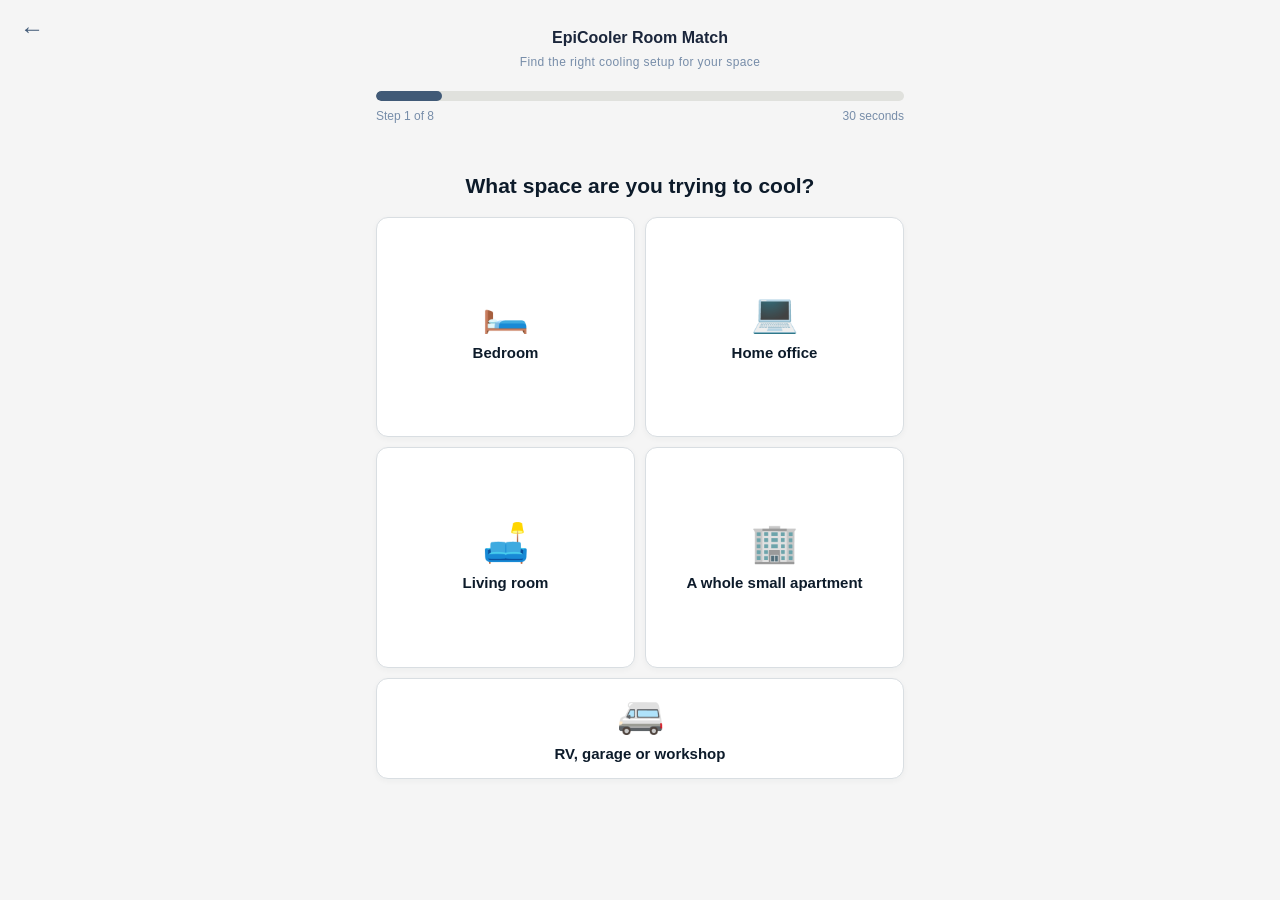
==== quiz.html @ 8e771e84 "first commit" ====
<!DOCTYPE html>
<html lang="en">
<head>
    <meta charset="UTF-8">
    <meta name="viewport" content="width=device-width, initial-scale=1.0">
    <title>Document</title>
    <link rel="stylesheet" href="quizstyle.css" />
</head>
<body>
    
<!-- ============================ QUIZ (full-page) ============================ -->
<div id="quiz-page" class="active" role="region" aria-label="EpiCooler room match quiz">
  <button class="qback" onclick="qPrev()" aria-label="Back">←</button>
  <div class="quiz-shell">
    <div class="quiz-top">
      <div class="qlogo">EpiCooler Room Match</div>
      <div class="qtag">Find the right cooling setup for your space</div>
    </div>
    <div class="qprogress-track"><div class="qprogress-fill" id="qProgress" style="width: 12.5%;"></div></div>
    <div class="qprogress-info"><span id="qStepLabel">Step 1 of 8</span><span>30 seconds</span></div>

    <div id="qContainer">

      <!-- step 1 -->
      <div class="qstep active">
        <h2 class="qhead">What space are you trying to cool?</h2>
        <div class="qopt-grid">
          <button class="qopt" onclick="qSelect('space','Bedroom')"><span class="em">🛏️</span>Bedroom</button>
          <button class="qopt" onclick="qSelect('space','Home office')"><span class="em">💻</span>Home office</button>
          <button class="qopt" onclick="qSelect('space','Living room')"><span class="em">🛋️</span>Living room</button>
          <button class="qopt" onclick="qSelect('space','A whole small apartment')"><span class="em">🏢</span>A whole small apartment</button>
          <button class="qopt" onclick="qSelect('space','RV, garage or workshop')"><span class="em">🚐</span>RV, garage or workshop</button>
        </div>
      </div>

      <!-- step 2 -->
      <div class="qstep">
        <h2 class="qhead">How big is the space?</h2>
        <p class="qdec">A rough guess is fine. This sets the right cooling power.</p>
        <div class="qform">
          <label class="qlabel" for="qSize">Select the closest room size</label>
          <div class="qslider-card">
            <div class="qtemp-value"><output id="qSizeValue" for="qSize">Under 150 sq ft</output></div>
            <input class="qrange" id="qSize" type="range" min="0" max="3" step="1" value="0">
            <div class="qrange-labels"><span>Small</span><span>Large</span></div>
          </div>
          <button class="qcontinue" onclick="qSaveSize()">Continue</button>
        </div>
      </div>

      <!-- step 3 -->
      <div class="qstep">
        <h2 class="qhead">What is your window situation?</h2>
        <p class="qdec">Most portable ACs need a window and a hose. The EpiCooler does not.</p>
        <div class="qopt-grid">
          <button class="qopt" onclick="qSelect('window','No usable window')"><span class="em">🚫</span>No usable window</button>
          <button class="qopt" onclick="qSelect('window','Landlord won\'t allow installation')"><span class="em">🔑</span>Landlord won't allow installation</button>
          <button class="qopt" onclick="qSelect('window','Have a window but want zero hassle')"><span class="em">🪟</span>Have a window, but want zero hassle</button>
          <button class="qopt" onclick="qSelect('window','Don\'t want a hose taking up the window')"><span class="em">🌀</span>Don't want a hose blocking the window</button>
        </div>
      </div>

      <!-- step 4: credibility banner -->
      <div class="qstep">
        <div class="qbanner">
          <div class="bh">★ Over 130,000 rooms cooled</div>
          <div class="bb">The <b>EpiCooler</b> has become one of the most talked-about alternatives to bulky window units. The reason: it cools a room down to <b>60.8°F</b> with <b>no window, no hose and no installation</b>, using an internal heat-exchange system that needs no drain tank. You are almost done. A couple more questions and we will show your personalized cooling projection.</div>
        </div>
        <button class="qcontinue" onclick="qNext()">Continue</button>
      </div>

      <!-- step 5: frustration -->
      <div class="qstep">
        <h2 class="qhead">What bothers you most right now?</h2>
        <div class="qopt-grid">
          <button class="qopt" onclick="qSelect('pain','Too hot to sleep')"><span class="em">😓</span>It is too hot to sleep</button>
          <button class="qopt" onclick="qSelect('pain','Electric bill too high')"><span class="em">💸</span>My electric bill is too high</button>
          <button class="qopt" onclick="qSelect('pain','Current AC too loud')"><span class="em">🔊</span>My current AC or fan is too loud</button>
          <button class="qopt" onclick="qSelect('pain','Can\'t install anything')"><span class="em">🛠️</span>I can't install anything</button>
          <button class="qopt" onclick="qSelect('pain','Fans just move hot air')"><span class="em">🌬️</span>Fans just move hot air around</button>
        </div>
      </div>

      <!-- step 6: current temp -->
      <div class="qstep">
        <h2 class="qhead">How hot does your room get?</h2>
        <p class="qdec">Your best estimate of the room's worst temperature.</p>
        <div class="qform">
          <label class="qlabel" for="qCurrent">Current room temperature</label>
          <div class="qslider-card">
            <div class="qtemp-value"><output id="qCurrentValue" for="qCurrent">84</output><span>°F</span></div>
            <input class="qrange" id="qCurrent" type="range" min="75" max="110" step="1" value="84">
            <div class="qrange-labels"><span>75°F</span><span>110°F</span></div>
          </div>
          <p class="qerr" id="qCurrentErr">Enter a temperature between 75 and 110°F.</p>
          <button class="qcontinue" onclick="qSaveCurrent()">Continue</button>
        </div>
      </div>

      <!-- step 7: target temp -->
      <div class="qstep">
        <h2 class="qhead">What feels comfortable to you?</h2>
        <p class="qdec">The temperature you actually want the room to hold.</p>
        <div class="qform">
          <label class="qlabel" for="qTarget">Target temperature</label>
          <div class="qslider-card">
            <div class="qtemp-value"><output id="qTargetValue" for="qTarget">72</output><span>°F</span></div>
            <input class="qrange" id="qTarget" type="range" min="61" max="85" step="1" value="72">
            <div class="qrange-labels"><span>61°F</span><span>85°F</span></div>
          </div>
          <p class="qerr" id="qTargetErr">Enter a comfortable temperature below your current room temperature (61°F or higher).</p>
          <button class="qcontinue" onclick="qSaveTarget()">Continue</button>
        </div>
      </div>

      <!-- step 8: education -->
      <div class="qstep">
        <h2 class="qhead">Why most portable ACs fail <span>(and the EpiCooler doesn't)</span></h2>
        <ul class="qedu">
          <li>❌ <b>They are really fans.</b> Cheap "coolers" move air without dropping the temperature. 14 of the 17 units we tested barely cooled at all.</li>
          <li>❌ <b>They need a window and a hose.</b> Useless for renters and a pain to set up.</li>
          <li>✅ <b>The EpiCooler uses real heat-exchange cooling</b> to reach 60.8°F, with no hose, no window and no installation.</li>
          <li>✅ <b>Under 45 dB and 2.1 kg,</b> so it is quiet enough to sleep next to and light enough to carry anywhere.</li>
        </ul>
        <button class="qcontinue" onclick="qNext()">See My Cooling Projection</button>
      </div>

      <!-- step 9: urgency / final qualifier -> triggers loader -->
      <div class="qstep">
        <h2 class="qhead">How soon do you need relief?</h2>
        <div class="qopt-grid">
          <button class="qopt" onclick="qSelect('urgency','Today')"><span class="em">🔥</span>Today, I'm suffering now</button>
          <button class="qopt" onclick="qSelect('urgency','This week')"><span class="em">📦</span>Within a week</button>
          <button class="qopt" onclick="qSelect('urgency','Researching')"><span class="em">🔎</span>Just researching for now</button>
        </div>
      </div>

      <!-- loader -->
      <div class="qstep">
        <div class="qloader">
          <div class="qspin"></div>
          <p>Building your cooling projection...</p>
          <div class="qload-steps">
            <div><span class="ok">✓</span> Matching your room size to cooling power</div>
            <div><span class="ok">✓</span> Calculating time to reach your target temperature</div>
            <div><span class="ok">✓</span> Estimating your energy savings</div>
          </div>
        </div>
      </div>

      <!-- results -->
      <div class="qstep" id="qResultStep">
        <h2 class="qresult-head" id="qResultHead">Based on your answers, the <span>EpiCooler</span> can take your room from 84°F to 72°F in about 9 minutes.</h2>

        <div class="qviewer"><span class="dot"></span><span><b id="qViewerCount">38</b> people are viewing this right now</span></div>

        <div class="qchart-box"><canvas id="qChart"></canvas></div>

        <div class="qsummary">
          <div class="c before"><div class="lab">Your room now</div><div class="big" id="qBefore">84°F</div><div class="lab">uncomfortable</div></div>
          <div class="arrow">→</div>
          <div class="c after"><div class="lab">With EpiCooler</div><div class="big" id="qAfter">72°F</div><div class="lab">comfortable</div></div>
        </div>

        <div class="qstats">
          <div class="qstat"><div class="v" id="qStatTime">~9 min</div><div class="l">to target temp</div></div>
          <div class="qstat"><div class="v">up to 75%</div><div class="l">less energy used</div></div>
          <div class="qstat"><div class="v">< 45 dB</div><div class="l">quiet enough to sleep</div></div>
        </div>

        <div class="qmatch" id="qMatch"><b>Your match:</b> a single EpiCooler is the right fit for your space.</div>

        <div class="qprice">
          <a class="img_link" href="https://ad.mustgraboffers.com/click"><img class="pimg" src="images/hero-image-1.jpg" width="782" height="470" alt="Portable EpiCooler room cooler" onerror="this.style.display='none'" style="display: none;"></a>
          <div class="ptitle">EpiCooler Portable AC · 30-Day Money-Back Guarantee</div>
          <div><span class="was">$275.98</span>   <span class="now" id="qPriceNow">$137.99</span></div>
          <div class="save" id="qSaveLine">You save 50% today</div>
          <a class="qcta" href="https://ad.mustgraboffers.com/click" target="_blank" rel="nofollow sponsored noopener">Claim My EpiCooler →<small>Free shipping · ships today</small></a>
          <div class="qguarantee">100% money-back guarantee · secure checkout · discreet packaging</div>
        </div>

        <div class="qurgency">
          <div>⏰ Your discount is reserved for: <span class="timer" id="qTimer">14:59</span></div>
          <div class="stock">Only <span id="qStock">23</span> units left at this price</div>
        </div>

        <div class="qreviews">
          <div class="rtitle">What buyers are saying</div>
          <div class="rstars">★★★★★</div>
          <div class="rcount">4.8 out of 5, based on 2,847 verified reviews</div>
          <div id="qComments"></div>
        </div>

        <a class="qcta" href="https://ad.mustgraboffers.com/click" target="_blank" rel="nofollow sponsored noopener">Cool My Room Today →<small>Only <span id="qStock2">23</span> units left at this price</small></a>

        <div class="qtrust">
          <p>Your information is secure and never shared.</p>
          <p>Discreet packaging · 30-day money-back guarantee</p>
        </div>
      </div>

    </div>
  </div>
</div>

<!-- exit popup -->
<div class="qexit-overlay" id="qExit">
  <div class="qexit">
    <button class="x" onclick="qCloseExit()">×</button>
    <div class="emoji">🥶</div>
    <h3>Wait, don't melt out there</h3>
    <p>Here is an extra reason to cool your room today. Use this code at the EpiCooler store:</p>
    <div class="code"><div>Your code</div><div class="cv">COOL10</div><div>extra 10% off, applied at checkout</div></div>
    <a class="qcta" href="https://ad.mustgraboffers.com/click" target="_blank" rel="nofollow sponsored noopener" style="animation:none">Claim My Discount →</a>
    <button class="exit-popup-dismiss" onclick="qCloseExit()" style="background:none;border:none;color:#8fa0ad;margin-top:10px;cursor:pointer">No thanks, I'll stay hot</button>
  </div>
</div>

<script>

/* ============================ MODAL OPEN/CLOSE ============================ */
const quizPageUrl = 'quiz.html';
const indexPageUrl = 'index.html';

function openQuizModal(){
  if (!window.location.pathname.endsWith(quizPageUrl)) {
    window.location.href = quizPageUrl;
  }
}
function closeQuizModal(){
  if (!window.location.pathname.endsWith(indexPageUrl)) {
    window.location.href = indexPageUrl;
  }
}

/* ============================ QUIZ STATE ============================ */
let qStep = 0;
const qData = {};
const qSteps = () => document.querySelectorAll('#qContainer .qstep');
const RESULT_INDEX = 11;   // 0:s1 1:s2 2:s3 3:banner 4:pain 5:cur 6:tgt 7:edu 8:urgency 9:loader 10:(none) -> we map directly
// Indexes by DOM order: 0 s1,1 s2,2 s3,3 banner,4 pain,5 current,6 target,7 edu,8 urgency,9 loader,10 result
const LOADER_INDEX = 9;
const RESULT_DOM_INDEX = 10;
const qSizeOptions = [
  { value: 'under150', label: 'Under 150 sq ft' },
  { value: '150-300', label: '150 to 300 sq ft' },
  { value: '300-550', label: '300 to 550 sq ft' },
  { value: '550plus', label: 'Over 550 sq ft' }
];

function qRender(i){
  const steps = qSteps();
  steps.forEach((s,idx)=>s.classList.toggle('active', idx===i));
  qStep = i;
  // progress (steps 0..8 are the 8 visible questions/banners before loader)
  const visibleTotal = 8;
  let shown = Math.min(i+1, visibleTotal);
  let pct = i>=LOADER_INDEX ? 100 : (shown/visibleTotal)*100;
  document.getElementById('qProgress').style.width = pct + '%';
  document.getElementById('qStepLabel').textContent = i>=LOADER_INDEX ? 'Your result' : ('Step ' + shown + ' of ' + visibleTotal);
  if(i===RESULT_DOM_INDEX){ qRenderResults(); }
  window.scrollTo(0,0);
}
function qNext(){ if(qStep+1 < qSteps().length) qRender(qStep+1); }

function qSelect(key,val){
  qData[key]=val;
  if(key==='urgency'){ qGoLoader(); }
  else { qNext(); }
}
function qSyncSizeSlider(){
  const el = document.getElementById('qSize');
  const out = document.getElementById('qSizeValue');
  if(!el || !out) return;
  const option = qSizeOptions[parseInt(el.value, 10)] || qSizeOptions[0];
  qData.size = option.value;
  out.textContent = option.label;
}
function qSaveSize(){
  qSyncSizeSlider();
  qNext();
}
function qGoLoader(){
  qRender(LOADER_INDEX);
  setTimeout(()=>qRender(RESULT_DOM_INDEX), 2200);
}

function qSyncTempSlider(id){
  const el = document.getElementById(id);
  const out = document.getElementById(id + 'Value');
  if(el && out) out.textContent = el.value;
}
function qValidate(id,errId,min,max,mustBeBelow){
  const el=document.getElementById(id), err=document.getElementById(errId);
  const n=parseFloat(el.value || '');
  let ok = !isNaN(n) && n>=min && n<=max;
  if(ok && mustBeBelow!=null && !(n<qData.current)) ok=false;
  if(ok){ err.style.display='none'; return n; }
  err.style.display='block'; el.focus(); return null;
}
function qSaveCurrent(){
  const n=qValidate('qCurrent','qCurrentErr',75,110,null);
  if(n!=null){
    qData.current=n;
    const target = document.getElementById('qTarget');
    if(target){
      target.max = Math.max(61, n - 1);
      if(parseFloat(target.value) >= n) target.value = Math.max(61, n - 12);
      qSyncTempSlider('qTarget');
    }
    qNext();
  }
}
function qSaveTarget(){
  const n=qValidate('qTarget','qTargetErr',61,109,true);
  if(n!=null){ qData.target=n; qNext(); }
}

/* ============================ RESULTS ============================ */
let qChart;
function qRenderResults(){
  const cur = qData.current || 84;
  const tgt = qData.target || 72;
  // time to target: TurboCool ~ reaches target in 5-12 min depending on gap and room size
  const gap = Math.max(1, cur - tgt);
  let sizeFactor = 1;
  if(qData.size==='150-300') sizeFactor=1.15;
  else if(qData.size==='300-550') sizeFactor=1.35;
  else if(qData.size==='550plus') sizeFactor=1.6;
  let minutes = Math.round(Math.min(14, Math.max(5, gap*0.7*sizeFactor)));

  // headline + summary
  const space = (qData.space || 'room').toLowerCase();
  document.getElementById('qResultHead').innerHTML =
    'Based on your answers, the <span>EpiCooler</span> can take your ' + space + ' from ' + cur + '°F to ' + tgt + '°F in about ' + minutes + ' minutes.';
  document.getElementById('qBefore').innerHTML = cur + '°F';
  document.getElementById('qAfter').innerHTML = tgt + '°F';
  document.getElementById('qStatTime').textContent = '~' + minutes + ' min';

  // match + price (2-pack for big spaces / whole apartment)
  const big = qData.size==='550plus' || qData.size==='300-550' || qData.space==='A whole small apartment';
  if(big){
    document.getElementById('qMatch').innerHTML = '<b>Your match:</b> for a space this size we recommend the <b>EpiCooler 2-pack</b>, one unit per room, at the best per-unit price.';
    document.getElementById('qPriceNow').textContent = '$110.99 each';
    document.getElementById('qSaveLine').textContent = 'You save 60% with the 2-pack';
  } else {
    document.getElementById('qMatch').innerHTML = '<b>Your match:</b> a single EpiCooler is the right fit for your space.';
    document.getElementById('qPriceNow').textContent = '$137.99';
    document.getElementById('qSaveLine').textContent = 'You save 50% today';
  }

  qDrawChart(cur, tgt, minutes);
  qRenderComments();
}

function qDrawChart(cur, tgt, minutes){
  const canvas = document.getElementById('qChart');
  if(!canvas || typeof Chart==='undefined') return;
  if(qChart) qChart.destroy();
  if(typeof ChartDataLabels!=='undefined'){ try{ Chart.register(ChartDataLabels); }catch(e){} }

  const totalMin = Math.max(15, minutes+3);
  const pts = 16;
  const epi=[], fan=[], labels=[];
  for(let i=0;i<pts;i++){
    const t = (i/(pts-1))*totalMin;        // minutes
    labels.push(t);
    // EpiCooler: ease down to target by 'minutes', then hold
    let p = Math.min(1, t/minutes);
    let eased = p<0.5 ? 2*p*p : -1+(4-2*p)*p;
    epi.push(+(cur-(cur-tgt)*eased).toFixed(1));
    // Ordinary fan/cheap cooler: barely drops (2-3 deg) and plateaus
    let fp = Math.min(1, t/12);
    fan.push(+(cur-(Math.min(3,(cur-tgt)*0.25))*fp).toFixed(1));
  }
  const hitIndex = Math.round((minutes/totalMin)*(pts-1));

  qChart = new Chart(canvas.getContext('2d'),{
    type:'line',
    data:{ labels:labels, datasets:[
      { label:'EpiCooler', data:epi, borderColor:'#0f7d8c', backgroundColor:'rgba(15,125,140,.18)', fill:true, tension:.4,
        pointRadius:(c)=>c.dataIndex===hitIndex?7:0, pointBackgroundColor:'#ff6b35', pointBorderColor:'#fff', pointBorderWidth:2 },
      { label:'Ordinary cooler', data:fan, borderColor:'#c0392b', borderDash:[6,5], backgroundColor:'transparent', fill:false, tension:.3, pointRadius:0 }
    ]},
    plugins: (typeof ChartDataLabels!=='undefined')?[ChartDataLabels]:[],
    options:{
      layout:{ padding:{ top:42, right:18 } },
      plugins:{
        legend:{ display:true, position:'bottom', labels:{ boxWidth:14, font:{size:12} } },
        datalabels:{
          display:(c)=> c.datasetIndex===0 && c.dataIndex===hitIndex,
          align:'top', anchor:'center', offset:14, backgroundColor:'#ff6b35', color:'#fff',
          borderRadius:5, font:{size:13,weight:'bold'}, padding:5,
          formatter:(v)=> tgt + '°F in ~' + minutes + ' min'
        },
        tooltip:{ callbacks:{ title:(it)=> Math.round(it[0].label)+' min', label:(it)=> it.dataset.label+': '+it.raw+'°F' } }
      },
      scales:{
        x:{ title:{display:true,text:'Minutes after switching on',font:{size:11}}, ticks:{ callback:(v,i)=> (i%3===0)?Math.round(labels[i])+'m':'' , font:{size:10} }, grid:{display:false} },
        y:{ title:{display:true,text:'Room temp (°F)',font:{size:11}}, suggestedMin:Math.max(55,tgt-3), suggestedMax:cur+2, ticks:{font:{size:10}} }
      },
      responsive:true, maintainAspectRatio:false
    }
  });
}

/* ============================ SOCIAL PROOF ============================ */
const qCommentData = [
  { n:"Jessica M.", v:true, t:"45 min", likes:312, tx:"My landlord won't allow window units so my bedroom was a sauna. This thing got it to 70 in under 10 minutes and I slept like a baby. No hose, no installation, nothing 🙌",
    replies:[
      { n:"Laura K.", v:false, t:"30 min", likes:14, tx:"Does it actually cool or is it just a fan? I got burned by one of those before..." },
      { n:"EpiCooler Team", v:true, t:"22 min", likes:88, tx:"@Laura K. It uses real heat-exchange cooling (not evaporative), which is why it reaches 60.8°F. There is a 30-day money-back guarantee if it is not right for your room ✅" }
    ]},
  { n:"Daniel R.", v:true, t:"3 h", likes:201, tx:"Run it next to my desk all day while I work. Quiet enough that I forget it's on, and my office is finally bearable. Wish I'd bought it two summers ago.",
    replies:[
      { n:"EpiCooler Team", v:true, t:"2 h", likes:54, tx:"@Daniel R. Love this. Sleep mode is under 45 dB which is why it disappears into the background 🔇" }
    ]},
  { n:"Megan T.", v:true, t:"6 h", likes:266, tx:"Carry it from the bedroom to the living room depending on the time of day. One unit, two rooms, weighs nothing. Perfect for a small apartment.",
    replies:[
      { n:"Priya S.", v:false, t:"5 h", likes:9, tx:"Does it work in humidity? Houston here 😅" },
      { n:"EpiCooler Team", v:true, t:"4 h", likes:61, tx:"@Priya S. Yes, unlike evaporative coolers it actually works in humid climates because it does not rely on water evaporation 🌧️" }
    ]},
  { n:"Carlos D.", v:true, t:"1 day", likes:188, tx:"Phoenix. 110 outside. Did not expect much from something this small but it holds my bedroom at 72 and my power bill barely moved. Sold." }
];
function qRenderComments(){
  const wrap = document.getElementById('qComments');
  if(!wrap) return;
  const render = (c,reply)=>{
    const vf = c.v ? '<span class="vf">✔ Verified</span>' : '';
    let html = '<div class="qcomment'+(reply?' reply':'')+'"><div class="qav">'+c.n.charAt(0)+'</div><div style="flex:1">'
      + '<div class="qbubble"><div class="nm">'+c.n+' '+vf+'</div><div class="tx">'+c.tx+'</div></div>'
      + '<div class="meta">Like · Reply · '+c.t+(c.likes?'  · 👍 '+c.likes:'')+'</div>';
    if(c.replies){ c.replies.forEach(r=> html += render(r,true)); }
    html += '</div></div>';
    return html;
  };
  wrap.innerHTML = qCommentData.map(c=>render(c,false)).join('');
}

/* ============================ URGENCY MECHANICS ============================ */
let qStockN = 23;
function qStartTimer(){
  let m=14, s=59;
  setInterval(()=>{
    if(s>0) s--; else if(m>0){ m--; s=59; } else { m=14; s=59; }
    const el=document.getElementById('qTimer');
    if(el) el.textContent = String(m).padStart(2,'0')+':'+String(s).padStart(2,'0');
  },1000);
}
function qStartViewer(){
  setInterval(()=>{
    const el=document.getElementById('qViewerCount'); if(!el) return;
    let n=parseInt(el.textContent)||38;
    n=Math.max(24,Math.min(57,n+(Math.floor(Math.random()*5)-2)));
    el.textContent=n;
  },3000);
}
function qStartStock(){
  setInterval(()=>{
    qStockN=Math.max(4,qStockN-Math.floor(Math.random()*2));
    ['qStock','qStock2'].forEach(id=>{ const el=document.getElementById(id); if(el) el.textContent=qStockN; });
  },22000);
}

let qExitShown = false;

function qSetupExit(){
  document.addEventListener('mouseout', function(e){
    if (
      !e.relatedTarget &&
      !qExitShown &&
      document.getElementById('quiz-page').classList.contains('active')
    ) {
      document.getElementById('qExit').classList.add('show');
      qExitShown = true;
    }
  });
}


function qCloseExit(){ document.getElementById('qExit').classList.remove('show'); }

/* ============================ INIT ============================ */
document.addEventListener('DOMContentLoaded', function(){
  qRender(0);
  qStartTimer(); qStartViewer(); qStartStock();/* qSetupExit(); */
  document.querySelectorAll('.sale-banner a, main a.cta, aside a.cta, .sticky a.cta').forEach(function(el){
    if(!el.closest('#quiz-page')){
      el.addEventListener('click', function(ev){ ev.preventDefault(); openQuizModal(); });
    }
  });
  ['qCurrent','qTarget'].forEach((id)=>{
    const el=document.getElementById(id);
    if(el){
      qSyncTempSlider(id);
      el.addEventListener('input', function(){ qSyncTempSlider(id); });
    }
  });
  const sizeEl = document.getElementById('qSize');
  if(sizeEl){
    qSyncSizeSlider();
    sizeEl.addEventListener('input', function(){ qSyncSizeSlider(); });
  }
});
</script>

</body>
</html>
---- quizstyle.css ----
:root {
  --ink: #0d1b2a;
  --text: #1b263b;
  --muted: #778da9;
  --line: #d9dee2;
  --paper: #ffffff;
  --soft: #f5f5f5;
  --blue: #415a77;
  --blue-dark: #1b263b;
  --orange: #778da9;
  --orange-dark: #415a77;
  --green: #415a77;
  --yellow: #e0e1dd;
  --shadow: 0 14px 34px rgba(23, 25, 28, 0.13);
  font-family: Arial, Helvetica, sans-serif;
}
* {
  box-sizing: border-box;
}
body {
  margin: 0;
  color: var(--text);
  background: linear-gradient(135deg, #e0e1dd 0%, #f5f5f5 100%);
  font-size: 16px;
  line-height: 1.55;
}
img {
  max-width: 100%;
  height: auto;
  display: block;
}
a {
  color: var(--blue);
}
.wrap {
  width: min(1180px, calc(100% - 28px));
  margin: 0 auto;
}
.notice {
  background: #1b263b;
  color: #e0e1dd;
  text-align: center;
  padding: 9px 14px;
  font-size: 13px;
}
.notice b {
  color: #778da9;
}
.sale-banner {
  background: #ed1027;
  padding: 0;
  border-bottom: 1px solid #d1d8de;
  display: none;
}
.sale-banner .wrap {
  width: 100%;
  margin: 0;
  position: relative;
  overflow: hidden;
  display: grid;
  grid-template-columns: 1fr auto;
  gap: 18px;
  align-items: center;
  min-height: 78px;
  padding: 8px 34px;
  border-radius: 0;
  background: #ed1027;
  color: #fff;
  box-shadow: none;
}
.sale-banner .wrap::before {
  content: "";
  position: absolute;
  inset: 0;
  background: linear-gradient(
      165deg,
      transparent 0 42%,
      rgba(255, 255, 255, 0.1) 42% 46%,
      transparent 46% 100%
    ),
    repeating-linear-gradient(
      -12deg,
      transparent 0 22px,
      rgba(255, 255, 255, 0.13) 22px 24px
    );
  opacity: 0.9;
}
.sale-banner .wrap::after {
  content: "";
  position: absolute;
  right: 18%;
  bottom: -34px;
  width: 120px;
  height: 80px;
  background: rgba(255, 255, 255, 0.7);
  transform: skewX(-22deg) rotate(-4deg);
  clip-path: polygon(0 0, 100% 0, 78% 100%, 15% 100%);
}
.sale-copy {
  position: relative;
  z-index: 1;
  display: grid;
  grid-template-columns: auto minmax(0, 1fr);
  gap: 3px 16px;
  align-items: center;
  max-width: 920px;
}
.sale-eyebrow {
  grid-row: 1 / span 2;
  justify-self: start;
  background: #ffd629;
  color: #07315a;
  padding: 4px 12px;
  font-size: 12px;
  font-weight: 900;
  text-transform: uppercase;
  transform: skewX(-10deg);
  box-shadow: 0 5px 0 rgba(0, 0, 0, 0.13);
}
.sale-main {
  display: flex;
  align-items: baseline;
  gap: 10px;
  flex-wrap: wrap;
  line-height: 0.92;
  text-transform: uppercase;
}
.sale-main strong {
  display: inline-block;
  background: #fff;
  color: #07315a;
  padding: 4px 10px 5px;
  font-size: clamp(25px, 3vw, 42px);
  letter-spacing: 0.01em;
  transform: skewX(-8deg);
  box-shadow: 0 8px 0 rgba(0, 0, 0, 0.16);
}
.sale-main span {
  font-size: clamp(32px, 4vw, 52px);
  font-weight: 900;
  color: #fff;
  text-shadow: 0 4px 0 rgba(0, 0, 0, 0.14);
}
.sale-sub {
  color: #fff4b8;
  font-size: 13px;
  font-weight: 900;
  letter-spacing: 0.04em;
  text-transform: uppercase;
}
.sale-banner .sale-link {
  position: relative;
  z-index: 1;
  align-self: center;
  background: #07315a;
  color: #fff;
  border-radius: 5px;
  min-height: 44px;
  display: inline-flex;
  align-items: center;
  justify-content: center;
  padding: 0 18px;
  text-decoration: none;
  font-weight: 900;
  box-shadow: 0 9px 0 rgba(0, 0, 0, 0.18);
  white-space: nowrap;
  text-transform: uppercase;
}
.page {
  padding: 18px 0 86px;
}
.grid {
  display: grid;
  grid-template-columns: minmax(0, 1fr) 330px;
  gap: 24px;
  align-items: start;
}
.grid > *,
article,
aside,
.content {
  min-width: 0;
}
article {
  background: var(--paper);
  border: 1px solid #d3e0e5;
  border-radius: 8px;
  box-shadow: 0 18px 42px rgba(23, 25, 28, 0.09);
  overflow: hidden;
}
.content {
  padding: 26px;
}
.advertorial {
  display: inline-block;
  background: #fff1e8;
  color: var(--orange-dark);
  border: 1px solid #ffc8ad;
  padding: 5px 9px;
  border-radius: 4px;
  font-size: 12px;
  font-weight: 900;
  text-transform: uppercase;
}
h1 {
  color: var(--ink);
  font-size: clamp(34px, 4.4vw, 54px);
  line-height: 1.02;
  letter-spacing: 0;
  margin: 14px 0;
}
.deck {
  color: #3f474d;
  font-size: 20px;
  line-height: 1.48;
  margin: 0 0 16px;
}
.byline {
  display: flex;
  gap: 12px;
  align-items: center;
  color: var(--muted);
  font-size: 13px;
  border-top: 1px solid var(--line);
  border-bottom: 1px solid var(--line);
  padding: 12px 0;
}
.byline img {
  width: 48px;
  height: 48px;
  border-radius: 50%;
}
.hero-img {
  margin: 18px 0 12px;
  border-radius: 4px;
  border: 1px solid var(--line);
}
.caption {
  color: var(--muted);
  font-size: 12px;
  margin: 0 0 18px;
}
.quick-take {
  position: relative;
  background: linear-gradient(180deg, #f7fcfd, #eef7fa);
  border: 1px solid #b9dbe4;
  border-left: 6px solid var(--blue);
  padding: 22px 24px;
  margin: 24px 0;
  box-shadow: 0 14px 30px rgba(17, 123, 149, 0.08);
}
.quick-take h2 {
  margin: 0 0 8px;
  font-size: 22px;
}
.bullets {
  padding-left: 20px;
  margin: 10px 0 0;
}
.bullets li {
  margin: 8px 0;
}
.cta-box {
  display: grid;
  grid-template-columns: 170px 1fr;
  gap: 20px;
  align-items: center;
  background: linear-gradient(135deg, #fffdf2 0%, #f4fbfd 100%);
  border: 1px solid #efc545;
  border-top: 4px solid #ffd84d;
  padding: 20px;
  border-radius: 8px;
  margin: 26px 0;
  box-shadow: 0 16px 34px rgba(23, 25, 28, 0.1);
}
.cta-box img {
  border-radius: 5px;
  box-shadow: 0 8px 18px rgba(23, 25, 28, 0.12);
}
.cta-box h3 {
  color: var(--ink);
  margin: 0 0 6px;
  font-size: 26px;
  line-height: 1.08;
}
.price-row {
  display: flex;
  align-items: baseline;
  gap: 10px;
  flex-wrap: wrap;
  margin: 8px 0;
}
.was {
  color: #8a9298;
  text-decoration: line-through;
  font-weight: 800;
}
.now {
  color: var(--orange-dark);
  font-weight: 900;
  font-size: 34px;
  line-height: 1;
}
.save {
  color: var(--green);
  font-weight: 900;
}
.cta {
  display: inline-flex;
  justify-content: center;
  align-items: center;
  min-height: 54px;
  padding: 0 22px;
  border-radius: 5px;
  background: linear-gradient(180deg, #ff743d, #df4414);
  color: #fff;
  text-decoration: none;
  font-weight: 900;
  font-size: 17px;
  box-shadow: 0 10px 22px rgba(223, 68, 20, 0.24);
}
.cta:hover {
  filter: brightness(0.98);
  transform: translateY(-1px);
}
.cta.full {
  width: 100%;
}
.under-cta {
  color: var(--muted);
  font-size: 12px;
  font-weight: 700;
  margin-top: 8px;
}
h2 {
  color: var(--ink);
  font-size: clamp(26px, 3.2vw, 38px);
  line-height: 1.12;
  margin: 34px 0 12px;
}
h3 {
  color: var(--ink);
}
p {
  margin: 0 0 16px;
}
.section-img {
  border-radius: 6px;
  border: 1px solid #d3e0e5;
  margin: 18px 0;
  box-shadow: 0 12px 26px rgba(23, 25, 28, 0.08);
}
.score-card {
  display: grid;
  grid-template-columns: 1fr 1fr;
  gap: 14px;
  margin: 18px 0;
}
.score {
  border: 1px solid #cfe2e8;
  background: linear-gradient(180deg, #ffffff, #f5fafb);
  padding: 16px;
  border-radius: 8px;
  box-shadow: 0 10px 22px rgba(17, 123, 149, 0.07);
}
.score b {
  display: flex;
  justify-content: space-between;
  gap: 10px;
  color: var(--ink);
}
.bar {
  height: 9px;
  background: #e4eaee;
  border-radius: 999px;
  overflow: hidden;
  margin-top: 10px;
}
.bar span {
  display: block;
  height: 100%;
  background: var(--green);
}
.proscons {
  display: grid;
  grid-template-columns: 1fr 1fr;
  gap: 14px;
  margin: 18px 0;
}
.proscons > div {
  border: 1px solid #cfe2e8;
  padding: 18px;
  border-radius: 8px;
  background: #fbfdfe;
  box-shadow: 0 10px 24px rgba(23, 25, 28, 0.07);
}
.proscons .pros {
  border-top: 4px solid var(--green);
}
.proscons .cons {
  border-top: 4px solid #f2b84b;
}
.pros h3 {
  color: var(--green);
}
.cons h3 {
  color: #9b3b20;
}
.comparison-wrap {
  overflow-x: auto;
  margin: 18px 0;
}
table {
  width: 100%;
  border-collapse: separate;
  border-spacing: 0;
  background: #fff;
  border: 1px solid #cfe2e8;
  border-radius: 8px;
  overflow: hidden;
  box-shadow: 0 12px 26px rgba(23, 25, 28, 0.07);
}
th,
td {
  border: 0;
  border-bottom: 1px solid #dbe7eb;
  padding: 12px;
  text-align: left;
  font-size: 14px;
}
tr:last-child td {
  border-bottom: 0;
}
th {
  background: #143852;
  color: #fff;
}
.winner-row td {
  background: #f0fbf6;
}
.check {
  color: var(--green);
  font-weight: 900;
}
.x {
  color: #b4432a;
  font-weight: 900;
}
.comments {
  display: grid;
  gap: 12px;
}
.comment {
  display: grid;
  grid-template-columns: 44px 1fr;
  gap: 12px;
  border-top: 1px solid var(--line);
  padding-top: 14px;
}
.avatar {
  width: 44px;
  height: 44px;
  border-radius: 50%;
  background: #dfe8ec;
  display: grid;
  place-items: center;
  color: var(--blue-dark);
  font-weight: 900;
}
.bubble {
  background: #f8fbfc;
  border: 1px solid #d3e3e8;
  border-radius: 8px;
  padding: 14px;
  box-shadow: 0 8px 18px rgba(23, 25, 28, 0.05);
}
.stars {
  color: #f5a400;
  letter-spacing: 1px;
  font-weight: 900;
}
.meta {
  color: var(--muted);
  font-size: 12px;
  margin-top: 5px;
}
aside {
  position: sticky;
  top: 14px;
  display: grid;
  gap: 14px;
}
.side-card {
  background: linear-gradient(180deg, #ffffff, #f7fbfc);
  border: 1px solid #cfe2e8;
  box-shadow: 0 16px 34px rgba(23, 25, 28, 0.1);
  padding: 18px;
  border-radius: 8px;
}
.side-card h3 {
  margin: 0 0 10px;
  font-size: 22px;
  line-height: 1.1;
}
.badge {
  display: inline-block;
  background: var(--green);
  color: #fff;
  padding: 5px 8px;
  border-radius: 4px;
  font-size: 12px;
  font-weight: 900;
  margin-bottom: 10px;
}
.stock {
  background: #fff7df;
  border: 1px solid #f1cf65;
  color: #925019;
  padding: 11px;
  border-radius: 6px;
  font-weight: 900;
  display: flex;
  justify-content: space-between;
  gap: 10px;
  margin: 12px 0;
}
.side-list {
  padding-left: 18px;
  margin: 10px 0;
  font-size: 14px;
}
.side-list li {
  margin: 7px 0;
}
.trust-row {
  display: grid;
  grid-template-columns: repeat(3, 1fr);
  gap: 8px;
  margin: 12px 0;
}
.trust-row div {
  background: #f6fbfc;
  border: 1px solid #cfe2e8;
  border-radius: 6px;
  padding: 9px 6px;
  text-align: center;
  font-size: 12px;
  font-weight: 900;
  box-shadow: inset 0 1px 0 rgba(255, 255, 255, 0.9);
}
.offer-tease {
  background: #eaf8fb;
  border: 1px solid #b9e1ea;
  border-left: 4px solid var(--blue);
  color: var(--blue-dark);
  border-radius: 6px;
  padding: 12px;
  font-weight: 900;
  margin: 12px 0;
}
.final-offer {
  position: relative;
  overflow: hidden;
  background: linear-gradient(135deg, #f7fcfd 0%, #e9f5f9 58%, #fff8df 100%);
  border: 1px solid #b9dbe4;
  border-top: 5px solid var(--blue);
  border-radius: 9px;
  padding: 26px;
  margin: 30px 0 10px;
  box-shadow: 0 18px 42px rgba(17, 123, 149, 0.13);
}
.final-offer::before {
  content: "";
  position: absolute;
  right: -54px;
  top: -54px;
  width: 150px;
  height: 150px;
  border-radius: 50%;
  background: rgba(255, 216, 77, 0.35);
}
.final-offer > * {
  position: relative;
  z-index: 1;
}
.final-offer h2 {
  margin-top: 0;
}
.sticky {
  position: fixed;
  left: 0;
  right: 0;
  bottom: 0;
  z-index: 20;
  overflow: hidden;
  background: #ed1027;
  color: #fff;
  border-top: 3px solid #ffd629;
  box-shadow: 0 -13px 32px rgba(101, 0, 14, 0.26);
  padding: 6px 14px calc(6px + env(safe-area-inset-bottom));
}
.sticky::before {
  content: "";
  position: absolute;
  inset: 0;
  background: linear-gradient(
      165deg,
      transparent 0 48%,
      rgba(255, 255, 255, 0.14) 48% 53%,
      transparent 53% 100%
    ),
    repeating-linear-gradient(
      -12deg,
      transparent 0 22px,
      rgba(255, 255, 255, 0.14) 22px 24px
    );
  opacity: 0.9;
}
.sticky::after {
  content: "";
  position: absolute;
  left: 44%;
  bottom: -44px;
  width: 120px;
  height: 92px;
  background: rgba(255, 255, 255, 0.7);
  transform: skewX(-22deg) rotate(-4deg);
  clip-path: polygon(0 0, 100% 0, 78% 100%, 15% 100%);
}
.sticky .wrap {
  position: relative;
  z-index: 1;
  display: grid;
  grid-template-columns: 1fr auto;
  gap: 14px;
  align-items: center;
}
.sticky-copy {
  display: grid;
  grid-template-columns: auto 1fr;
  gap: 2px 12px;
  align-items: center;
  min-width: 0;
}
.sticky-copy em {
  grid-row: 1 / span 2;
  justify-self: start;
  background: #ffd629;
  color: #07315a;
  padding: 3px 9px;
  font-size: 11px;
  font-style: normal;
  font-weight: 900;
  line-height: 1.1;
  text-transform: uppercase;
  transform: skewX(-10deg);
  box-shadow: 0 4px 0 rgba(0, 0, 0, 0.14);
}
.sticky b {
  color: #fff;
  font-size: 16px;
  line-height: 1.08;
  text-transform: uppercase;
  text-shadow: 0 3px 0 rgba(0, 0, 0, 0.15);
}
.sticky span {
  display: inline-block;
  margin-left: 6px;
  color: #07315a;
  background: #fff;
  border: 2px solid #ffd629;
  border-radius: 4px;
  padding: 1px 7px;
  font-weight: 900;
  text-shadow: none;
}
.sticky small {
  color: #fff4b8;
  font-size: 11px;
  font-weight: 900;
  letter-spacing: 0.02em;
  text-transform: uppercase;
}
.sticky .cta {
  background: #07315a;
  min-height: 42px;
  min-width: 170px;
  border-radius: 5px;
  box-shadow: 0 8px 0 rgba(0, 0, 0, 0.2);
  text-transform: uppercase;
  font-size: 16px;
}
footer {
  background: #111820;
  color: #d4dee4;
  padding: 32px 0;
  font-size: 13px;
}
footer a {
  color: #fff;
  margin-right: 16px;
}
@media (max-width: 920px) {
  .grid {
    grid-template-columns: 1fr;
  }
  aside {
    position: static;
    order: -1;
  }
  .cta-box {
    grid-template-columns: 1fr;
  }
  .cta-box img {
    max-width: 220px;
    margin: 0 auto;
  }
  .score-card,
  .proscons {
    grid-template-columns: 1fr;
  }
  .sticky {
    padding: 8px 14px calc(8px + env(safe-area-inset-bottom));
  }
  .sticky .wrap {
    grid-template-columns: 1fr;
    gap: 8px;
    width: 100%;
  }
  .sticky-copy {
    grid-template-columns: 1fr;
    gap: 4px;
  }
  .sticky-copy em {
    grid-row: auto;
  }
  .sticky b {
    font-size: 15px;
  }
  .sticky small {
    font-size: 11px;
  }
  .sticky .cta {
    width: 100%;
    min-height: 44px;
  }
  .content {
    padding: 20px;
  }
  h1 {
    font-size: 32px;
    overflow-wrap: anywhere;
  }
  .deck {
    font-size: 17px;
  }
  .side-card img,
  .cta-box img {
    width: 100%;
  }
  .sale-banner {
    padding: 0;
  }
  .sale-banner .wrap {
    grid-template-columns: 1fr;
    min-height: 112px;
    padding: 10px 14px;
    gap: 8px;
    border-radius: 0;
  }
  .sale-copy {
    grid-template-columns: 1fr;
    gap: 6px;
    max-width: 720px;
  }
  .sale-eyebrow {
    grid-row: auto;
  }
  .sale-eyebrow {
    font-size: 10px;
    padding: 4px 8px;
  }
  .sale-main {
    gap: 7px;
  }
  .sale-main strong {
    font-size: 23px;
    padding: 5px 8px 6px;
  }
  .sale-main span {
    font-size: 34px;
  }
  .sale-sub {
    font-size: 11px;
  }
  .sale-banner .sale-link {
    width: 100%;
    min-height: 39px;
  }
  .comparison-wrap {
    overflow: visible;
  }
  table,
  thead,
  tbody,
  tr,
  th,
  td {
    display: block;
    width: 100%;
  }
  table {
    border: 0;
    background: transparent;
    box-shadow: none;
  }
  thead {
    position: absolute;
    width: 1px;
    height: 1px;
    overflow: hidden;
    clip: rect(0 0 0 0);
    white-space: nowrap;
  }
  tbody {
    display: grid;
    gap: 12px;
  }
  tr {
    border: 1px solid #cfe2e8;
    border-radius: 8px;
    overflow: hidden;
    background: #fff;
    box-shadow: 0 10px 22px rgba(23, 25, 28, 0.06);
  }
  .winner-row {
    border-color: #b7dec9;
    background: #f0fbf6;
  }
  .winner-row td {
    background: transparent;
  }
  td {
    display: grid;
    grid-template-columns: minmax(108px, 42%) 1fr;
    gap: 12px;
    align-items: start;
    border-bottom: 1px solid #dbe7eb;
    padding: 10px 12px;
    font-size: 14px;
  }
  td::before {
    content: attr(data-label);
    color: #365263;
    font-weight: 900;
  }
  td:first-child {
    background: #143852;
    color: #fff;
    font-size: 17px;
    font-weight: 900;
    grid-template-columns: 1fr;
  }
  td:first-child::before {
    display: none;
  }
  td:last-child {
    border-bottom: 0;
  }
}
/* Quiz tokens from the original room-match flow */
#quiz-page,
.qexit-overlay {
  --brand: #415a77;
  --brand-dark: #1b263b;
  --accent: #778da9;
  --accent-dark: #415a77;
  --gold: #778da9;
  --ink: #0d1b2a;
  --muted: #778da9;
  --line: #d9dee2;
  --green: #415a77;
  --shadow: 0 14px 34px rgba(23, 25, 28, 0.13);
}
/* ============ QUIZ (full-page modal) ============ */
.quiz-open {
  overflow: hidden;
}
#quiz-page {
  display: none;
  position: fixed;
  inset: 0;
  z-index: 9999;
  background: #f5f5f5;
  overflow-y: auto;
  -webkit-overflow-scrolling: touch;
}
#quiz-page.active {
  display: block;
}
.quiz-shell {
  max-width: 560px;
  margin: 0 auto;
padding: 12px 16px 40px;
}
.quiz-top {
  text-align: center;
  padding: 14px 0 6px;
}
.quiz-top .qlogo {
  font-weight: 800;
  font-size: 16px;
  color: var(--brand-dark);
}
.quiz-top .qtag {
  font-size: 12px;
  color: var(--muted);
  margin-top: 2px;
  letter-spacing: 0.4px;
}
.qprogress-track {
  height: 10px;
  background: #e0e1dd;
  border-radius: 8px;
  overflow: hidden;
  margin: 14px 0 6px;
}
.qprogress-fill {
  height: 100%;
  width: 0%;
  background: linear-gradient(90deg, var(--brand), var(--green));
  border-radius: 8px;
  transition: width 0.4s ease;
}
.qprogress-info {
  display: flex;
  justify-content: space-between;
  font-size: 12px;
  color: var(--muted);
  margin-bottom: 18px;
}
.qback {
  position: fixed;
  top: 14px;
  left: 14px;
  background: none;
  border: none;
  font-size: 24px;
  color: #415a77;
  cursor: pointer;
  z-index: 10001;
  display: none;
}
#quiz-page.active .qback {
  display: block;
}

.qstep {
  display: none;
  animation: qfade 0.4s ease;
}
.qstep.active {
  display: block;
}
@keyframes qfade {
  from {
    opacity: 0;
    transform: translateY(14px);
  }
  to {
    opacity: 1;
    transform: translateY(0);
  }
}
.qhead {
  font-size: 21px;
  font-weight: 800;
  text-align: center;
  line-height: 1.3;
  padding: 12px 0 6px;
}
.qhead span {
  color: var(--brand);
}
.qdec {
  text-align: center;
font-size: 14px;
  color: var(--muted);
padding-bottom: 12px;
}
.qopt {
  display: block;
  width: 100%;
  padding: 14px 18px;
  margin-bottom: 8px;
  background: #fff;
  border: 1px solid var(--line);
  border-radius: 12px;
  font-size: 15px;
  font-weight: 600;
  color: var(--ink);
  cursor: pointer;
  text-align: left;
  transition: all 0.15s cubic-bezier(0.4, 0, 0.2, 1);
  box-shadow: 0 2px 6px rgba(20, 40, 60, 0.04);
}
.qopt:hover {
  border-color: var(--brand);
  background: #f8fafc;
  transform: translateY(-2px);
  box-shadow: 0 6px 12px rgba(65, 90, 119, 0.08);
}
.qopt .em {
  font-size: 20px;
  margin-right: 10px;
}

/* Visual Card Grid */
.qopt-grid {
  display: grid;
  grid-template-columns: repeat(2, 1fr);
  gap: 10px;
  margin-bottom: 12px;
}

.qopt-grid .qopt {
  display: flex;
  flex-direction: column;
  align-items: center;
  justify-content: center;
  text-align: center;
  padding: 16px 12px;
  margin-bottom: 0;
  min-height: 90px;
  aspect-ratio: 1 / 0.85;
}

.qopt-grid .qopt .em {
  font-size: 38px;
  margin-right: 0;
  margin-bottom: 12px;
  line-height: 1;
}

.qopt-grid .qopt:last-child:nth-child(odd) {
  grid-column: span 2;
  aspect-ratio: auto;
  min-height: 100px;
}

.qform {
  margin: 0 auto;
}
.qlabel {
  display: block;
  font-weight: 700;
  font-size: 15px;
  margin-bottom: 8px;
  text-align: left;
}
.qslider-card {
  background: #fff;
  border: 1px solid var(--line);
  border-radius: 14px;
  padding: 18px;
  box-shadow: 0 8px 22px rgba(13, 27, 42, 0.06);
}
.qtemp-value {
  text-align: center;
  font-size: 44px;
  line-height: 1;
  font-weight: 800;
  color: var(--brand);
  margin: 4px 0 18px;
}
.qtemp-value span {
  font-size: 24px;
}
.qrange {
  width: 100%;
  height: 34px;
  appearance: none;
  background: transparent;
  cursor: pointer;
}
.qrange:focus {
  outline: none;
}
.qrange::-webkit-slider-runnable-track {
  height: 12px;
  border-radius: 999px;
  background: linear-gradient(90deg, #415a77, #778da9, #1b263b);
}
.qrange::-webkit-slider-thumb {
  appearance: none;
  width: 30px;
  height: 30px;
  border-radius: 50%;
  background: #fff;
  border: 4px solid var(--brand);
  box-shadow: 0 4px 12px rgba(13, 27, 42, 0.22);
  margin-top: -9px;
}
.qrange::-moz-range-track {
  height: 12px;
  border-radius: 999px;
  background: linear-gradient(90deg, #415a77, #778da9, #1b263b);
}
.qrange::-moz-range-thumb {
  width: 24px;
  height: 24px;
  border-radius: 50%;
  background: #fff;
  border: 4px solid var(--brand);
  box-shadow: 0 4px 12px rgba(13, 27, 42, 0.22);
}
.qrange-labels {
  display: flex;
  justify-content: space-between;
  color: var(--muted);
  font-size: 12px;
  font-weight: 700;
  margin-top: 4px;
}
.qerr {
  display: none;
  color: #1b263b;
  font-size: 13px;
  margin-top: 8px;
  text-align: left;
}
.qcontinue {
  display: block;
  width: 100%;
  padding: 18px;
  margin-top: 18px;
  background: var(--brand);
  color: #fff;
  border: none;
  border-radius: 12px;
  font-size: 17px;
  font-weight: 800;
  cursor: pointer;
}
.qcontinue:hover {
  background: var(--brand-dark);
}

.qbanner {
  background: #fff;
  border: 1px solid var(--line);
  border-radius: 14px;
  overflow: hidden;
  box-shadow: var(--shadow);
  margin-bottom: 18px;
}
.qbanner .bh {
  background: var(--brand);
  color: #fff;
  text-align: center;
  padding: 12px;
  font-weight: 700;
  font-size: 15px;
}
.qbanner .bb {
  padding: 18px;
  font-size: 15px;
  color: var(--ink);
}
.qbanner .bb b {
  color: var(--brand-dark);
}
.qedu {
  background: #e0e1dd;
  border-left: 4px solid var(--brand);
  border-radius: 0 10px 10px 0;
  padding: 16px;
  text-align: left;
  margin-bottom: 8px;
}
.qedu li {
  list-style: none;
  margin-bottom: 8px;
  font-size: 14.5px;
}

.qloader {
  text-align: center;
  padding-top: 50px;
}
.qspin {
  width: 60px;
  height: 60px;
  margin: 0 auto 18px;
  border: 5px solid #e0e1dd;
  border-top-color: var(--brand);
  border-radius: 50%;
  animation: qspin 1s linear infinite;
}
@keyframes qspin {
  to {
    transform: rotate(360deg);
  }
}
.qloader p {
  font-weight: 700;
  font-size: 18px;
}
.qload-steps {
  margin-top: 22px;
  display: flex;
  flex-direction: column;
  gap: 10px;
  text-align: left;
}
.qload-steps div {
  background: #fff;
  border: 1px solid var(--line);
  border-radius: 10px;
  padding: 12px 14px;
  font-size: 14px;
  font-weight: 600;
  display: flex;
  gap: 10px;
  align-items: center;
}
.qload-steps div .ok {
  color: var(--green);
  font-weight: 800;
}

/* results */
.qresult-head {
  font-size: 21px;
  font-weight: 800;
  text-align: center;
  line-height: 1.35;
  padding: 18px 0 10px;
}
.qresult-head span {
  color: var(--brand);
}
.qviewer {
  display: flex;
  align-items: center;
  justify-content: center;
  gap: 8px;
  background: #e0e1dd;
  color: #1b263b;
  padding: 7px 12px;
  border-radius: 30px;
  font-size: 13.5px;
  margin: 0 auto 14px;
  width: fit-content;
}
.qviewer .dot {
  width: 8px;
  height: 8px;
  border-radius: 50%;
  background: #415a77;
  animation: qping 1.2s infinite;
}
@keyframes qping {
  0% {
    box-shadow: 0 0 0 0 rgba(65, 90, 119, 0.6);
  }
  100% {
    box-shadow: 0 0 0 8px rgba(65, 90, 119, 0);
  }
}
.qchart-box {
  position: relative;
  height: 280px;
  max-width: 520px;
  margin: 8px auto 6px;
}
.qsummary {
  display: flex;
  background: #fff;
  border: 1px solid var(--line);
  border-radius: 12px;
  overflow: hidden;
  margin: 16px 0;
  box-shadow: var(--shadow);
}
.qsummary .c {
  flex: 1;
  text-align: center;
  padding: 14px 8px;
}
.qsummary .c.before {
  background: #e0e1dd;
}
.qsummary .c.after {
  background: #f5f5f5;
}
.qsummary .c .lab {
  font-size: 13px;
  color: var(--muted);
}
.qsummary .c .big {
  font-size: 30px;
  font-weight: 800;
  margin: 4px 0;
}
.qsummary .c.before .big {
  color: var(--accent-dark);
}
.qsummary .c.after .big {
  color: var(--green);
}
.qsummary .arrow {
  display: flex;
  align-items: center;
  font-size: 22px;
  color: var(--brand);
  padding: 0 4px;
}
.qstats {
  display: grid;
  grid-template-columns: repeat(3, 1fr);
  gap: 10px;
  margin: 14px 0;
}
.qstat {
  background: #fff;
  border: 1px solid var(--line);
  border-radius: 10px;
  padding: 12px;
  text-align: center;
}
.qstat .v {
  font-size: 20px;
  font-weight: 800;
  color: var(--brand);
}
.qstat .l {
  font-size: 11.5px;
  color: var(--muted);
}
.qmatch {
  background: #e0e1dd;
  border: 1px solid #cfe6e9;
  border-radius: 12px;
  padding: 16px;
  font-size: 15px;
  margin: 14px 0;
}
.qmatch b {
  color: var(--brand-dark);
}

.qprice {
  background: #f5f5f5;
  border: 1px solid #cfe6e9;
  border-radius: 14px;
  padding: 22px;
  text-align: center;
  margin: 18px 0;
}
.qprice .pimg {
  max-width: 360px;
  width: 100%;
  margin: 0 auto 14px;
  border-radius: 10px;
  border: 1px solid #cfe6e9;
}
.qprice .ptitle {
  font-size: 18px;
  font-weight: 800;
  margin-bottom: 8px;
}
.qprice .was {
  text-decoration: line-through;
  color: var(--muted);
  font-size: 18px;
}
.qprice .now {
  font-size: 38px;
  font-weight: 800;
  color: var(--green);
  line-height: 1.1;
}
.qprice .save {
  color: #1b263b;
  font-weight: 700;
  font-size: 14px;
  margin: 6px 0 14px;
}
.qcta {
  display: block;
  width: 100%;
  max-width: 340px;
  margin: 8px auto;
  padding: 18px;
  background: linear-gradient(90deg, #415a77, #1b263b);
  color: #fff;
  border: none;
  border-radius: 12px;
  font-size: 18px;
  font-weight: 800;
  text-decoration: none;
  text-align: center;
  cursor: pointer;
  box-shadow: 0 8px 22px rgba(65, 90, 119, 0.35);
  animation: qpulse 2s infinite;
}
@keyframes qpulse {
  0%,
  100% {
    box-shadow: 0 8px 22px rgba(65, 90, 119, 0.35);
  }
  50% {
    box-shadow: 0 8px 30px rgba(65, 90, 119, 0.55);
  }
}
.qcta small {
  display: block;
  font-size: 13px;
  font-weight: 500;
  margin-top: 4px;
}
.qguarantee {
  font-size: 13px;
  color: var(--muted);
  margin-top: 12px;
}
.qurgency {
  background: linear-gradient(90deg, #415a77, #1b263b);
  color: #fff;
  border-radius: 10px;
  padding: 12px;
  text-align: center;
  margin: 16px 0;
}
.qurgency .timer {
  font-size: 22px;
  font-weight: 800;
}
.qurgency .stock {
  font-size: 12.5px;
  opacity: 0.95;
  margin-top: 3px;
}

.qreviews {
  margin-top: 24px;
}
.qreviews .rtitle {
  text-align: center;
  font-weight: 800;
  font-size: 18px;
}
.qreviews .rstars {
  text-align: center;
  color: var(--gold);
  font-size: 20px;
  margin: 4px 0;
}
.qreviews .rcount {
  text-align: center;
  font-size: 12px;
  color: var(--muted);
  margin-bottom: 14px;
}
.qcomment {
  display: flex;
  gap: 10px;
  padding: 14px 0;
  border-bottom: 1px solid var(--line);
}
.qcomment .qav {
  width: 40px;
  height: 40px;
  border-radius: 50%;
  background: linear-gradient(135deg, #778da9, #415a77);
  color: #fff;
  display: flex;
  align-items: center;
  justify-content: center;
  font-weight: 700;
  font-size: 14px;
  flex: 0 0 auto;
}
.qcomment.reply {
  margin-left: 40px;
}
.qbubble {
  background: #f5f5f5;
  border-radius: 16px;
  padding: 10px 14px;
}
.qcomment .nm {
  font-weight: 700;
  font-size: 13.5px;
  display: flex;
  align-items: center;
  gap: 5px;
}
.qcomment .vf {
  color: #415a77;
  font-size: 12px;
}
.qcomment .tx {
  font-size: 14.5px;
  line-height: 1.45;
}
.qcomment .meta {
  font-size: 12px;
  color: var(--muted);
  margin-top: 4px;
  margin-left: 12px;
}

.qtrust {
  text-align: center;
  font-size: 13px;
  color: var(--muted);
  margin: 24px 0;
}

/* exit popup */
.qexit-overlay {
  display: none;
  position: fixed;
  inset: 0;
  z-index: 10002;
  background: rgba(0, 0, 0, 0.6);
  align-items: center;
  justify-content: center;
  padding: 16px;
}
.qexit-overlay.show {
  display: flex;
}
.qexit {
  position: relative;
  max-width: 400px;
  width: 100%;
  background: #fff;
  border-radius: 16px;
  padding: 26px;
  text-align: center;
  box-shadow: 0 25px 50px rgba(0, 0, 0, 0.25);
}
.qexit .x {
  position: absolute;
  top: 12px;
  right: 14px;
  background: none;
  border: none;
  font-size: 22px;
  color: #415a77;
  cursor: pointer;
}
.qexit .emoji {
  font-size: 42px;
  margin-bottom: 6px;
}
.qexit h3 {
  font-size: 22px;
  margin-bottom: 6px;
}
.qexit p {
  color: var(--muted);
  margin-bottom: 14px;
  font-size: 15px;
}
.qexit .code {
  background: linear-gradient(90deg, var(--brand), var(--green));
  color: #fff;
  border-radius: 10px;
  padding: 14px;
  margin-bottom: 14px;
}
.qexit .code .cv {
  font-size: 26px;
  font-weight: 800;
  letter-spacing: 2px;
}
@media (max-width: 560px) {
  .qhead,
  .qresult-head {
    font-size: 19px;
  }
}
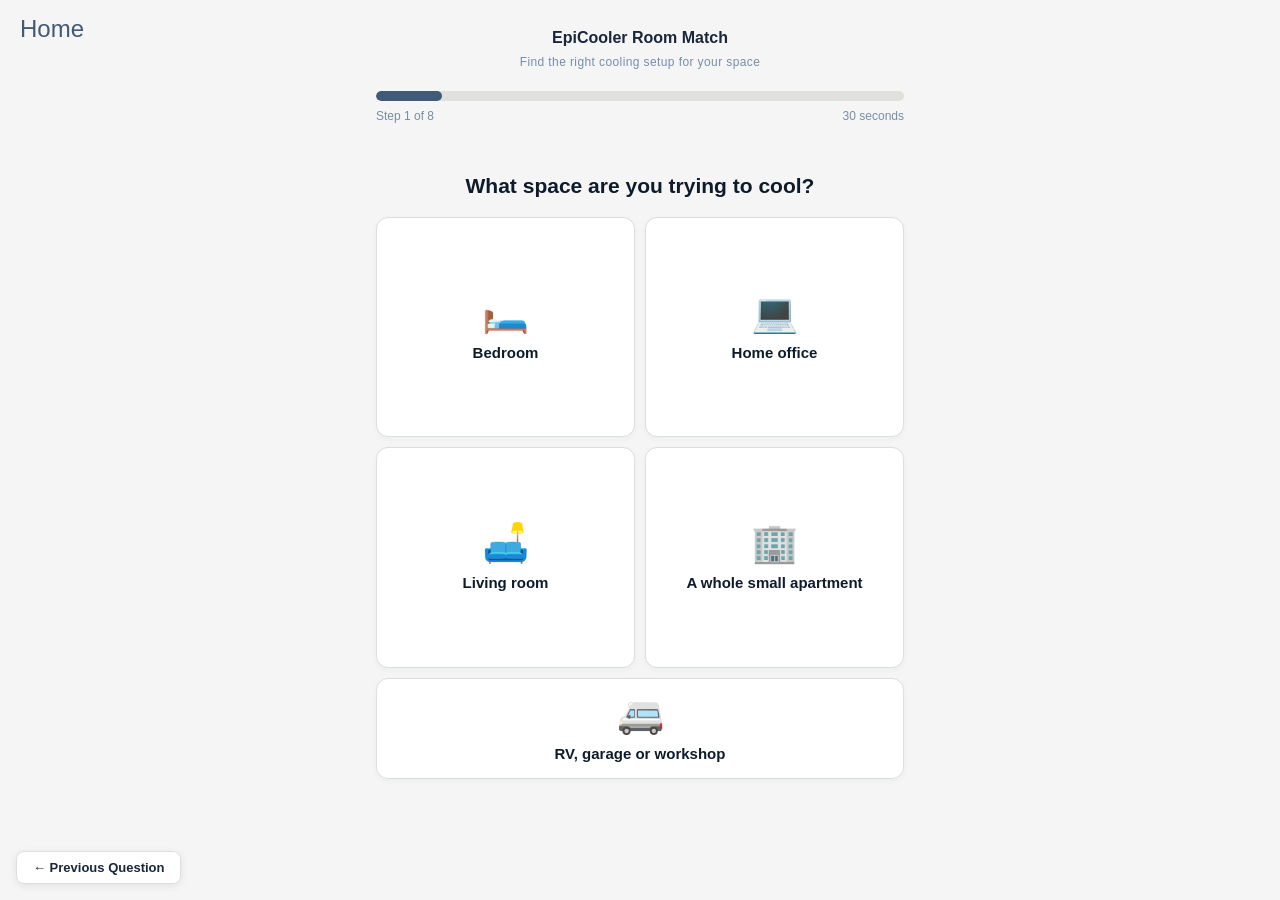
==== commit 02efed74: "quiz page updated" ====
--- a/quiz.html
+++ b/quiz.html
@@ -1,508 +1,993 @@
 <!DOCTYPE html>
 <html lang="en">
-<head>
-    <meta charset="UTF-8">
-    <meta name="viewport" content="width=device-width, initial-scale=1.0">
+  <head>
+    <meta charset="UTF-8" />
+    <meta name="viewport" content="width=device-width, initial-scale=1.0" />
     <title>Document</title>
     <link rel="stylesheet" href="quizstyle.css" />
-</head>
-<body>
-    
-<!-- ============================ QUIZ (full-page) ============================ -->
-<div id="quiz-page" class="active" role="region" aria-label="EpiCooler room match quiz">
-  <button class="qback" onclick="qPrev()" aria-label="Back">←</button>
-  <div class="quiz-shell">
-    <div class="quiz-top">
-      <div class="qlogo">EpiCooler Room Match</div>
-      <div class="qtag">Find the right cooling setup for your space</div>
-    </div>
-    <div class="qprogress-track"><div class="qprogress-fill" id="qProgress" style="width: 12.5%;"></div></div>
-    <div class="qprogress-info"><span id="qStepLabel">Step 1 of 8</span><span>30 seconds</span></div>
-
-    <div id="qContainer">
-
-      <!-- step 1 -->
-      <div class="qstep active">
-        <h2 class="qhead">What space are you trying to cool?</h2>
-        <div class="qopt-grid">
-          <button class="qopt" onclick="qSelect('space','Bedroom')"><span class="em">🛏️</span>Bedroom</button>
-          <button class="qopt" onclick="qSelect('space','Home office')"><span class="em">💻</span>Home office</button>
-          <button class="qopt" onclick="qSelect('space','Living room')"><span class="em">🛋️</span>Living room</button>
-          <button class="qopt" onclick="qSelect('space','A whole small apartment')"><span class="em">🏢</span>A whole small apartment</button>
-          <button class="qopt" onclick="qSelect('space','RV, garage or workshop')"><span class="em">🚐</span>RV, garage or workshop</button>
+  </head>
+  <body>
+    <!-- ============================ QUIZ (full-page) ============================ -->
+    <div
+      id="quiz-page"
+      class="active"
+      role="region"
+      aria-label="EpiCooler room match quiz"
+    >
+      <button class="qback" onclick="closeQuizModal()" aria-label="Back">
+        Home
+      </button>
+      <div class="quiz-shell">
+        <div class="quiz-top">
+          <div class="qlogo">EpiCooler Room Match</div>
+          <div class="qtag">Find the right cooling setup for your space</div>
+          <div class="prevbut-holder">
+            <button class="qprev" onclick="qPrev()" aria-label="Previous">
+              ← Previous Question
+            </button>
+          </div>
+        </div>
+
+        <div class="qprogress-track">
+          <div class="qprogress-fill" id="qProgress" style="width: 12.5%"></div>
+        </div>
+        <div class="qprogress-info">
+          <span id="qStepLabel">Step 1 of 8</span><span>30 seconds</span>
+        </div>
+
+        <div id="qContainer">
+          <!-- step 1 -->
+          <div class="qstep active">
+            <h2 class="qhead">What space are you trying to cool?</h2>
+            <div class="qopt-grid">
+              <button class="qopt" onclick="qSelect('space','Bedroom')">
+                <span class="em">🛏️</span>Bedroom
+              </button>
+              <button class="qopt" onclick="qSelect('space','Home office')">
+                <span class="em">💻</span>Home office
+              </button>
+              <button class="qopt" onclick="qSelect('space','Living room')">
+                <span class="em">🛋️</span>Living room
+              </button>
+              <button
+                class="qopt"
+                onclick="qSelect('space','A whole small apartment')"
+              >
+                <span class="em">🏢</span>A whole small apartment
+              </button>
+              <button
+                class="qopt"
+                onclick="qSelect('space','RV, garage or workshop')"
+              >
+                <span class="em">🚐</span>RV, garage or workshop
+              </button>
+            </div>
+          </div>
+
+          <!-- step 2 -->
+          <div class="qstep">
+            <h2 class="qhead">How big is the space?</h2>
+            <p class="qdec">
+              A rough guess is fine. This sets the right cooling power.
+            </p>
+            <div class="qform">
+              <label class="qlabel" for="qSize"
+                >Select the closest room size</label
+              >
+              <div class="qslider-card">
+                <div class="qtemp-value">
+                  <output id="qSizeValue" for="qSize">Under 150 sq ft</output>
+                </div>
+                <input
+                  class="qrange"
+                  id="qSize"
+                  type="range"
+                  min="0"
+                  max="3"
+                  step="1"
+                  value="0"
+                />
+                <div class="qrange-labels">
+                  <span>Small</span><span>Large</span>
+                </div>
+              </div>
+              <button class="qcontinue" onclick="qSaveSize()">Continue</button>
+            </div>
+          </div>
+
+          <!-- step 3 -->
+          <div class="qstep">
+            <h2 class="qhead">What is your window situation?</h2>
+            <p class="qdec">
+              Most portable ACs need a window and a hose. The EpiCooler does
+              not.
+            </p>
+            <div class="qopt-grid">
+              <button
+                class="qopt"
+                onclick="qSelect('window','No usable window')"
+              >
+                <span class="em">🚫</span>No usable window
+              </button>
+              <button
+                class="qopt"
+                onclick="qSelect('window','Landlord won\'t allow installation')"
+              >
+                <span class="em">🔑</span>Landlord won't allow installation
+              </button>
+              <button
+                class="qopt"
+                onclick="qSelect('window','Have a window but want zero hassle')"
+              >
+                <span class="em">🪟</span>Have a window, but want zero hassle
+              </button>
+              <button
+                class="qopt"
+                onclick="qSelect('window','Don\'t want a hose taking up the window')"
+              >
+                <span class="em">🌀</span>Don't want a hose blocking the window
+              </button>
+            </div>
+          </div>
+
+          <!-- step 4: credibility banner -->
+          <div class="qstep">
+            <div class="qbanner">
+              <div class="bh">★ Over 130,000 rooms cooled</div>
+              <div class="bb">
+                The <b>EpiCooler</b> has become one of the most talked-about
+                alternatives to bulky window units. The reason: it cools a room
+                down to <b>60.8°F</b> with
+                <b>no window, no hose and no installation</b>, using an internal
+                heat-exchange system that needs no drain tank. You are almost
+                done. A couple more questions and we will show your personalized
+                cooling projection.
+              </div>
+            </div>
+            <button class="qcontinue" onclick="qNext()">Continue</button>
+          </div>
+
+          <!-- step 5: frustration -->
+          <div class="qstep">
+            <h2 class="qhead">What bothers you most right now?</h2>
+            <div class="qopt-grid">
+              <button class="qopt" onclick="qSelect('pain','Too hot to sleep')">
+                <span class="em">😓</span>It is too hot to sleep
+              </button>
+              <button
+                class="qopt"
+                onclick="qSelect('pain','Electric bill too high')"
+              >
+                <span class="em">💸</span>My electric bill is too high
+              </button>
+              <button
+                class="qopt"
+                onclick="qSelect('pain','Current AC too loud')"
+              >
+                <span class="em">🔊</span>My current AC or fan is too loud
+              </button>
+              <button
+                class="qopt"
+                onclick="qSelect('pain','Can\'t install anything')"
+              >
+                <span class="em">🛠️</span>I can't install anything
+              </button>
+              <button
+                class="qopt"
+                onclick="qSelect('pain','Fans just move hot air')"
+              >
+                <span class="em">🌬️</span>Fans just move hot air around
+              </button>
+            </div>
+          </div>
+
+          <!-- step 6: current temp -->
+          <div class="qstep">
+            <h2 class="qhead">How hot does your room get?</h2>
+            <p class="qdec">
+              Your best estimate of the room's worst temperature.
+            </p>
+            <div class="qform">
+              <label class="qlabel" for="qCurrent"
+                >Current room temperature</label
+              >
+              <div class="qslider-card">
+                <div class="qtemp-value">
+                  <output id="qCurrentValue" for="qCurrent">84</output
+                  ><span>°F</span>
+                </div>
+                <input
+                  class="qrange"
+                  id="qCurrent"
+                  type="range"
+                  min="75"
+                  max="110"
+                  step="1"
+                  value="84"
+                />
+                <div class="qrange-labels">
+                  <span>75°F</span><span>110°F</span>
+                </div>
+              </div>
+              <p class="qerr" id="qCurrentErr">
+                Enter a temperature between 75 and 110°F.
+              </p>
+              <button class="qcontinue" onclick="qSaveCurrent()">
+                Continue
+              </button>
+            </div>
+          </div>
+
+          <!-- step 7: target temp -->
+          <div class="qstep">
+            <h2 class="qhead">What feels comfortable to you?</h2>
+            <p class="qdec">
+              The temperature you actually want the room to hold.
+            </p>
+            <div class="qform">
+              <label class="qlabel" for="qTarget">Target temperature</label>
+              <div class="qslider-card">
+                <div class="qtemp-value">
+                  <output id="qTargetValue" for="qTarget">72</output
+                  ><span>°F</span>
+                </div>
+                <input
+                  class="qrange"
+                  id="qTarget"
+                  type="range"
+                  min="61"
+                  max="85"
+                  step="1"
+                  value="72"
+                />
+                <div class="qrange-labels">
+                  <span>61°F</span><span>85°F</span>
+                </div>
+              </div>
+              <p class="qerr" id="qTargetErr">
+                Enter a comfortable temperature below your current room
+                temperature (61°F or higher).
+              </p>
+              <button class="qcontinue" onclick="qSaveTarget()">
+                Continue
+              </button>
+            </div>
+          </div>
+
+          <!-- step 8: education -->
+          <div class="qstep">
+            <h2 class="qhead">
+              Why most portable ACs fail
+              <span>(and the EpiCooler doesn't)</span>
+            </h2>
+            <ul class="qedu">
+              <li>
+                ❌ <b>They are really fans.</b> Cheap "coolers" move air without
+                dropping the temperature. 14 of the 17 units we tested barely
+                cooled at all.
+              </li>
+              <li>
+                ❌ <b>They need a window and a hose.</b> Useless for renters and
+                a pain to set up.
+              </li>
+              <li>
+                ✅ <b>The EpiCooler uses real heat-exchange cooling</b> to reach
+                60.8°F, with no hose, no window and no installation.
+              </li>
+              <li>
+                ✅ <b>Under 45 dB and 2.1 kg,</b> so it is quiet enough to sleep
+                next to and light enough to carry anywhere.
+              </li>
+            </ul>
+            <button class="qcontinue" onclick="qNext()">
+              See My Cooling Projection
+            </button>
+          </div>
+
+          <!-- step 9: urgency / final qualifier -> triggers loader -->
+          <div class="qstep">
+            <h2 class="qhead">How soon do you need relief?</h2>
+            <div class="qopt-grid">
+              <button class="qopt" onclick="qSelect('urgency','Today')">
+                <span class="em">🔥</span>Today, I'm suffering now
+              </button>
+              <button class="qopt" onclick="qSelect('urgency','This week')">
+                <span class="em">📦</span>Within a week
+              </button>
+              <button class="qopt" onclick="qSelect('urgency','Researching')">
+                <span class="em">🔎</span>Just researching for now
+              </button>
+            </div>
+          </div>
+
+          <!-- loader -->
+          <div class="qstep">
+            <div class="qloader">
+              <div class="qspin"></div>
+              <p>Building your cooling projection...</p>
+              <div class="qload-steps">
+                <div>
+                  <span class="ok">✓</span> Matching your room size to cooling
+                  power
+                </div>
+                <div>
+                  <span class="ok">✓</span> Calculating time to reach your
+                  target temperature
+                </div>
+                <div>
+                  <span class="ok">✓</span> Estimating your energy savings
+                </div>
+              </div>
+            </div>
+          </div>
+
+          <!-- results -->
+          <div class="qstep" id="qResultStep">
+            <h2 class="qresult-head" id="qResultHead">
+              Based on your answers, the <span>EpiCooler</span> can take your
+              room from 84°F to 72°F in about 9 minutes.
+            </h2>
+
+            <div class="qviewer">
+              <span class="dot"></span
+              ><span
+                ><b id="qViewerCount">38</b> people are viewing this right
+                now</span
+              >
+            </div>
+
+            <div class="qchart-box"><canvas id="qChart"></canvas></div>
+
+            <div class="qsummary">
+              <div class="c before">
+                <div class="lab">Your room now</div>
+                <div class="big" id="qBefore">84°F</div>
+                <div class="lab">uncomfortable</div>
+              </div>
+              <div class="arrow">→</div>
+              <div class="c after">
+                <div class="lab">With EpiCooler</div>
+                <div class="big" id="qAfter">72°F</div>
+                <div class="lab">comfortable</div>
+              </div>
+            </div>
+
+            <div class="qstats">
+              <div class="qstat">
+                <div class="v" id="qStatTime">~9 min</div>
+                <div class="l">to target temp</div>
+              </div>
+              <div class="qstat">
+                <div class="v">up to 75%</div>
+                <div class="l">less energy used</div>
+              </div>
+              <div class="qstat">
+                <div class="v">< 45 dB</div>
+                <div class="l">quiet enough to sleep</div>
+              </div>
+            </div>
+
+            <div class="qmatch" id="qMatch">
+              <b>Your match:</b> a single EpiCooler is the right fit for your
+              space.
+            </div>
+
+            <div class="qprice">
+              <a class="img_link" href="https://ad.mustgraboffers.com/click"
+                ><img
+                  class="pimg"
+                  src="images/hero-image-1.jpg"
+                  width="782"
+                  height="470"
+                  alt="Portable EpiCooler room cooler"
+                  onerror="this.style.display='none'"
+                  style="display: none"
+              /></a>
+              <div class="ptitle">
+                EpiCooler Portable AC · 30-Day Money-Back Guarantee
+              </div>
+              <div>
+                <span class="was">$275.98</span>  
+                <span class="now" id="qPriceNow">$137.99</span>
+              </div>
+              <div class="save" id="qSaveLine">You save 50% today</div>
+              <a
+                class="qcta"
+                href="https://ad.mustgraboffers.com/click"
+                target="_blank"
+                rel="nofollow sponsored noopener"
+                >Claim My EpiCooler →<small
+                  >Free shipping · ships today</small
+                ></a
+              >
+              <div class="qguarantee">
+                100% money-back guarantee · secure checkout · discreet packaging
+              </div>
+            </div>
+
+            <div class="qurgency">
+              <div>
+                ⏰ Your discount is reserved for:
+                <span class="timer" id="qTimer">14:59</span>
+              </div>
+              <div class="stock">
+                Only <span id="qStock">23</span> units left at this price
+              </div>
+            </div>
+
+            <div class="qreviews">
+              <div class="rtitle">What buyers are saying</div>
+              <div class="rstars">★★★★★</div>
+              <div class="rcount">
+                4.8 out of 5, based on 2,847 verified reviews
+              </div>
+              <div id="qComments"></div>
+            </div>
+
+            <a
+              class="qcta"
+              href="https://ad.mustgraboffers.com/click"
+              target="_blank"
+              rel="nofollow sponsored noopener"
+              >Cool My Room Today →<small
+                >Only <span id="qStock2">23</span> units left at this
+                price</small
+              ></a
+            >
+
+            <div class="qtrust">
+              <p>Your information is secure and never shared.</p>
+              <p>Discreet packaging · 30-day money-back guarantee</p>
+            </div>
+          </div>
         </div>
       </div>
-
-      <!-- step 2 -->
-      <div class="qstep">
-        <h2 class="qhead">How big is the space?</h2>
-        <p class="qdec">A rough guess is fine. This sets the right cooling power.</p>
-        <div class="qform">
-          <label class="qlabel" for="qSize">Select the closest room size</label>
-          <div class="qslider-card">
-            <div class="qtemp-value"><output id="qSizeValue" for="qSize">Under 150 sq ft</output></div>
-            <input class="qrange" id="qSize" type="range" min="0" max="3" step="1" value="0">
-            <div class="qrange-labels"><span>Small</span><span>Large</span></div>
-          </div>
-          <button class="qcontinue" onclick="qSaveSize()">Continue</button>
+    </div>
+
+    <!-- exit popup -->
+    <div class="qexit-overlay" id="qExit">
+      <div class="qexit">
+        <button class="x" onclick="qCloseExit()">×</button>
+        <div class="emoji">🥶</div>
+        <h3>Wait, don't melt out there</h3>
+        <p>
+          Here is an extra reason to cool your room today. Use this code at the
+          EpiCooler store:
+        </p>
+        <div class="code">
+          <div>Your code</div>
+          <div class="cv">COOL10</div>
+          <div>extra 10% off, applied at checkout</div>
         </div>
+        <a
+          class="qcta"
+          href="https://ad.mustgraboffers.com/click"
+          target="_blank"
+          rel="nofollow sponsored noopener"
+          style="animation: none"
+          >Claim My Discount →</a
+        >
+        <button
+          class="exit-popup-dismiss"
+          onclick="qCloseExit()"
+          style="
+            background: none;
+            border: none;
+            color: #8fa0ad;
+            margin-top: 10px;
+            cursor: pointer;
+          "
+        >
+          No thanks, I'll stay hot
+        </button>
       </div>
-
-      <!-- step 3 -->
-      <div class="qstep">
-        <h2 class="qhead">What is your window situation?</h2>
-        <p class="qdec">Most portable ACs need a window and a hose. The EpiCooler does not.</p>
-        <div class="qopt-grid">
-          <button class="qopt" onclick="qSelect('window','No usable window')"><span class="em">🚫</span>No usable window</button>
-          <button class="qopt" onclick="qSelect('window','Landlord won\'t allow installation')"><span class="em">🔑</span>Landlord won't allow installation</button>
-          <button class="qopt" onclick="qSelect('window','Have a window but want zero hassle')"><span class="em">🪟</span>Have a window, but want zero hassle</button>
-          <button class="qopt" onclick="qSelect('window','Don\'t want a hose taking up the window')"><span class="em">🌀</span>Don't want a hose blocking the window</button>
-        </div>
-      </div>
-
-      <!-- step 4: credibility banner -->
-      <div class="qstep">
-        <div class="qbanner">
-          <div class="bh">★ Over 130,000 rooms cooled</div>
-          <div class="bb">The <b>EpiCooler</b> has become one of the most talked-about alternatives to bulky window units. The reason: it cools a room down to <b>60.8°F</b> with <b>no window, no hose and no installation</b>, using an internal heat-exchange system that needs no drain tank. You are almost done. A couple more questions and we will show your personalized cooling projection.</div>
-        </div>
-        <button class="qcontinue" onclick="qNext()">Continue</button>
-      </div>
-
-      <!-- step 5: frustration -->
-      <div class="qstep">
-        <h2 class="qhead">What bothers you most right now?</h2>
-        <div class="qopt-grid">
-          <button class="qopt" onclick="qSelect('pain','Too hot to sleep')"><span class="em">😓</span>It is too hot to sleep</button>
-          <button class="qopt" onclick="qSelect('pain','Electric bill too high')"><span class="em">💸</span>My electric bill is too high</button>
-          <button class="qopt" onclick="qSelect('pain','Current AC too loud')"><span class="em">🔊</span>My current AC or fan is too loud</button>
-          <button class="qopt" onclick="qSelect('pain','Can\'t install anything')"><span class="em">🛠️</span>I can't install anything</button>
-          <button class="qopt" onclick="qSelect('pain','Fans just move hot air')"><span class="em">🌬️</span>Fans just move hot air around</button>
-        </div>
-      </div>
-
-      <!-- step 6: current temp -->
-      <div class="qstep">
-        <h2 class="qhead">How hot does your room get?</h2>
-        <p class="qdec">Your best estimate of the room's worst temperature.</p>
-        <div class="qform">
-          <label class="qlabel" for="qCurrent">Current room temperature</label>
-          <div class="qslider-card">
-            <div class="qtemp-value"><output id="qCurrentValue" for="qCurrent">84</output><span>°F</span></div>
-            <input class="qrange" id="qCurrent" type="range" min="75" max="110" step="1" value="84">
-            <div class="qrange-labels"><span>75°F</span><span>110°F</span></div>
-          </div>
-          <p class="qerr" id="qCurrentErr">Enter a temperature between 75 and 110°F.</p>
-          <button class="qcontinue" onclick="qSaveCurrent()">Continue</button>
-        </div>
-      </div>
-
-      <!-- step 7: target temp -->
-      <div class="qstep">
-        <h2 class="qhead">What feels comfortable to you?</h2>
-        <p class="qdec">The temperature you actually want the room to hold.</p>
-        <div class="qform">
-          <label class="qlabel" for="qTarget">Target temperature</label>
-          <div class="qslider-card">
-            <div class="qtemp-value"><output id="qTargetValue" for="qTarget">72</output><span>°F</span></div>
-            <input class="qrange" id="qTarget" type="range" min="61" max="85" step="1" value="72">
-            <div class="qrange-labels"><span>61°F</span><span>85°F</span></div>
-          </div>
-          <p class="qerr" id="qTargetErr">Enter a comfortable temperature below your current room temperature (61°F or higher).</p>
-          <button class="qcontinue" onclick="qSaveTarget()">Continue</button>
-        </div>
-      </div>
-
-      <!-- step 8: education -->
-      <div class="qstep">
-        <h2 class="qhead">Why most portable ACs fail <span>(and the EpiCooler doesn't)</span></h2>
-        <ul class="qedu">
-          <li>❌ <b>They are really fans.</b> Cheap "coolers" move air without dropping the temperature. 14 of the 17 units we tested barely cooled at all.</li>
-          <li>❌ <b>They need a window and a hose.</b> Useless for renters and a pain to set up.</li>
-          <li>✅ <b>The EpiCooler uses real heat-exchange cooling</b> to reach 60.8°F, with no hose, no window and no installation.</li>
-          <li>✅ <b>Under 45 dB and 2.1 kg,</b> so it is quiet enough to sleep next to and light enough to carry anywhere.</li>
-        </ul>
-        <button class="qcontinue" onclick="qNext()">See My Cooling Projection</button>
-      </div>
-
-      <!-- step 9: urgency / final qualifier -> triggers loader -->
-      <div class="qstep">
-        <h2 class="qhead">How soon do you need relief?</h2>
-        <div class="qopt-grid">
-          <button class="qopt" onclick="qSelect('urgency','Today')"><span class="em">🔥</span>Today, I'm suffering now</button>
-          <button class="qopt" onclick="qSelect('urgency','This week')"><span class="em">📦</span>Within a week</button>
-          <button class="qopt" onclick="qSelect('urgency','Researching')"><span class="em">🔎</span>Just researching for now</button>
-        </div>
-      </div>
-
-      <!-- loader -->
-      <div class="qstep">
-        <div class="qloader">
-          <div class="qspin"></div>
-          <p>Building your cooling projection...</p>
-          <div class="qload-steps">
-            <div><span class="ok">✓</span> Matching your room size to cooling power</div>
-            <div><span class="ok">✓</span> Calculating time to reach your target temperature</div>
-            <div><span class="ok">✓</span> Estimating your energy savings</div>
-          </div>
-        </div>
-      </div>
-
-      <!-- results -->
-      <div class="qstep" id="qResultStep">
-        <h2 class="qresult-head" id="qResultHead">Based on your answers, the <span>EpiCooler</span> can take your room from 84°F to 72°F in about 9 minutes.</h2>
-
-        <div class="qviewer"><span class="dot"></span><span><b id="qViewerCount">38</b> people are viewing this right now</span></div>
-
-        <div class="qchart-box"><canvas id="qChart"></canvas></div>
-
-        <div class="qsummary">
-          <div class="c before"><div class="lab">Your room now</div><div class="big" id="qBefore">84°F</div><div class="lab">uncomfortable</div></div>
-          <div class="arrow">→</div>
-          <div class="c after"><div class="lab">With EpiCooler</div><div class="big" id="qAfter">72°F</div><div class="lab">comfortable</div></div>
-        </div>
-
-        <div class="qstats">
-          <div class="qstat"><div class="v" id="qStatTime">~9 min</div><div class="l">to target temp</div></div>
-          <div class="qstat"><div class="v">up to 75%</div><div class="l">less energy used</div></div>
-          <div class="qstat"><div class="v">< 45 dB</div><div class="l">quiet enough to sleep</div></div>
-        </div>
-
-        <div class="qmatch" id="qMatch"><b>Your match:</b> a single EpiCooler is the right fit for your space.</div>
-
-        <div class="qprice">
-          <a class="img_link" href="https://ad.mustgraboffers.com/click"><img class="pimg" src="images/hero-image-1.jpg" width="782" height="470" alt="Portable EpiCooler room cooler" onerror="this.style.display='none'" style="display: none;"></a>
-          <div class="ptitle">EpiCooler Portable AC · 30-Day Money-Back Guarantee</div>
-          <div><span class="was">$275.98</span>   <span class="now" id="qPriceNow">$137.99</span></div>
-          <div class="save" id="qSaveLine">You save 50% today</div>
-          <a class="qcta" href="https://ad.mustgraboffers.com/click" target="_blank" rel="nofollow sponsored noopener">Claim My EpiCooler →<small>Free shipping · ships today</small></a>
-          <div class="qguarantee">100% money-back guarantee · secure checkout · discreet packaging</div>
-        </div>
-
-        <div class="qurgency">
-          <div>⏰ Your discount is reserved for: <span class="timer" id="qTimer">14:59</span></div>
-          <div class="stock">Only <span id="qStock">23</span> units left at this price</div>
-        </div>
-
-        <div class="qreviews">
-          <div class="rtitle">What buyers are saying</div>
-          <div class="rstars">★★★★★</div>
-          <div class="rcount">4.8 out of 5, based on 2,847 verified reviews</div>
-          <div id="qComments"></div>
-        </div>
-
-        <a class="qcta" href="https://ad.mustgraboffers.com/click" target="_blank" rel="nofollow sponsored noopener">Cool My Room Today →<small>Only <span id="qStock2">23</span> units left at this price</small></a>
-
-        <div class="qtrust">
-          <p>Your information is secure and never shared.</p>
-          <p>Discreet packaging · 30-day money-back guarantee</p>
-        </div>
-      </div>
-
     </div>
-  </div>
-</div>
-
-<!-- exit popup -->
-<div class="qexit-overlay" id="qExit">
-  <div class="qexit">
-    <button class="x" onclick="qCloseExit()">×</button>
-    <div class="emoji">🥶</div>
-    <h3>Wait, don't melt out there</h3>
-    <p>Here is an extra reason to cool your room today. Use this code at the EpiCooler store:</p>
-    <div class="code"><div>Your code</div><div class="cv">COOL10</div><div>extra 10% off, applied at checkout</div></div>
-    <a class="qcta" href="https://ad.mustgraboffers.com/click" target="_blank" rel="nofollow sponsored noopener" style="animation:none">Claim My Discount →</a>
-    <button class="exit-popup-dismiss" onclick="qCloseExit()" style="background:none;border:none;color:#8fa0ad;margin-top:10px;cursor:pointer">No thanks, I'll stay hot</button>
-  </div>
-</div>
-
-<script>
-
-/* ============================ MODAL OPEN/CLOSE ============================ */
-const quizPageUrl = 'quiz.html';
-const indexPageUrl = 'index.html';
-
-function openQuizModal(){
-  if (!window.location.pathname.endsWith(quizPageUrl)) {
-    window.location.href = quizPageUrl;
-  }
-}
-function closeQuizModal(){
-  if (!window.location.pathname.endsWith(indexPageUrl)) {
-    window.location.href = indexPageUrl;
-  }
-}
-
-/* ============================ QUIZ STATE ============================ */
-let qStep = 0;
-const qData = {};
-const qSteps = () => document.querySelectorAll('#qContainer .qstep');
-const RESULT_INDEX = 11;   // 0:s1 1:s2 2:s3 3:banner 4:pain 5:cur 6:tgt 7:edu 8:urgency 9:loader 10:(none) -> we map directly
-// Indexes by DOM order: 0 s1,1 s2,2 s3,3 banner,4 pain,5 current,6 target,7 edu,8 urgency,9 loader,10 result
-const LOADER_INDEX = 9;
-const RESULT_DOM_INDEX = 10;
-const qSizeOptions = [
-  { value: 'under150', label: 'Under 150 sq ft' },
-  { value: '150-300', label: '150 to 300 sq ft' },
-  { value: '300-550', label: '300 to 550 sq ft' },
-  { value: '550plus', label: 'Over 550 sq ft' }
-];
-
-function qRender(i){
-  const steps = qSteps();
-  steps.forEach((s,idx)=>s.classList.toggle('active', idx===i));
-  qStep = i;
-  // progress (steps 0..8 are the 8 visible questions/banners before loader)
-  const visibleTotal = 8;
-  let shown = Math.min(i+1, visibleTotal);
-  let pct = i>=LOADER_INDEX ? 100 : (shown/visibleTotal)*100;
-  document.getElementById('qProgress').style.width = pct + '%';
-  document.getElementById('qStepLabel').textContent = i>=LOADER_INDEX ? 'Your result' : ('Step ' + shown + ' of ' + visibleTotal);
-  if(i===RESULT_DOM_INDEX){ qRenderResults(); }
-  window.scrollTo(0,0);
-}
-function qNext(){ if(qStep+1 < qSteps().length) qRender(qStep+1); }
-
-function qSelect(key,val){
-  qData[key]=val;
-  if(key==='urgency'){ qGoLoader(); }
-  else { qNext(); }
-}
-function qSyncSizeSlider(){
-  const el = document.getElementById('qSize');
-  const out = document.getElementById('qSizeValue');
-  if(!el || !out) return;
-  const option = qSizeOptions[parseInt(el.value, 10)] || qSizeOptions[0];
-  qData.size = option.value;
-  out.textContent = option.label;
-}
-function qSaveSize(){
-  qSyncSizeSlider();
-  qNext();
-}
-function qGoLoader(){
-  qRender(LOADER_INDEX);
-  setTimeout(()=>qRender(RESULT_DOM_INDEX), 2200);
-}
-
-function qSyncTempSlider(id){
-  const el = document.getElementById(id);
-  const out = document.getElementById(id + 'Value');
-  if(el && out) out.textContent = el.value;
-}
-function qValidate(id,errId,min,max,mustBeBelow){
-  const el=document.getElementById(id), err=document.getElementById(errId);
-  const n=parseFloat(el.value || '');
-  let ok = !isNaN(n) && n>=min && n<=max;
-  if(ok && mustBeBelow!=null && !(n<qData.current)) ok=false;
-  if(ok){ err.style.display='none'; return n; }
-  err.style.display='block'; el.focus(); return null;
-}
-function qSaveCurrent(){
-  const n=qValidate('qCurrent','qCurrentErr',75,110,null);
-  if(n!=null){
-    qData.current=n;
-    const target = document.getElementById('qTarget');
-    if(target){
-      target.max = Math.max(61, n - 1);
-      if(parseFloat(target.value) >= n) target.value = Math.max(61, n - 12);
-      qSyncTempSlider('qTarget');
-    }
-    qNext();
-  }
-}
-function qSaveTarget(){
-  const n=qValidate('qTarget','qTargetErr',61,109,true);
-  if(n!=null){ qData.target=n; qNext(); }
-}
-
-/* ============================ RESULTS ============================ */
-let qChart;
-function qRenderResults(){
-  const cur = qData.current || 84;
-  const tgt = qData.target || 72;
-  // time to target: TurboCool ~ reaches target in 5-12 min depending on gap and room size
-  const gap = Math.max(1, cur - tgt);
-  let sizeFactor = 1;
-  if(qData.size==='150-300') sizeFactor=1.15;
-  else if(qData.size==='300-550') sizeFactor=1.35;
-  else if(qData.size==='550plus') sizeFactor=1.6;
-  let minutes = Math.round(Math.min(14, Math.max(5, gap*0.7*sizeFactor)));
-
-  // headline + summary
-  const space = (qData.space || 'room').toLowerCase();
-  document.getElementById('qResultHead').innerHTML =
-    'Based on your answers, the <span>EpiCooler</span> can take your ' + space + ' from ' + cur + '°F to ' + tgt + '°F in about ' + minutes + ' minutes.';
-  document.getElementById('qBefore').innerHTML = cur + '°F';
-  document.getElementById('qAfter').innerHTML = tgt + '°F';
-  document.getElementById('qStatTime').textContent = '~' + minutes + ' min';
-
-  // match + price (2-pack for big spaces / whole apartment)
-  const big = qData.size==='550plus' || qData.size==='300-550' || qData.space==='A whole small apartment';
-  if(big){
-    document.getElementById('qMatch').innerHTML = '<b>Your match:</b> for a space this size we recommend the <b>EpiCooler 2-pack</b>, one unit per room, at the best per-unit price.';
-    document.getElementById('qPriceNow').textContent = '$110.99 each';
-    document.getElementById('qSaveLine').textContent = 'You save 60% with the 2-pack';
-  } else {
-    document.getElementById('qMatch').innerHTML = '<b>Your match:</b> a single EpiCooler is the right fit for your space.';
-    document.getElementById('qPriceNow').textContent = '$137.99';
-    document.getElementById('qSaveLine').textContent = 'You save 50% today';
-  }
-
-  qDrawChart(cur, tgt, minutes);
-  qRenderComments();
-}
-
-function qDrawChart(cur, tgt, minutes){
-  const canvas = document.getElementById('qChart');
-  if(!canvas || typeof Chart==='undefined') return;
-  if(qChart) qChart.destroy();
-  if(typeof ChartDataLabels!=='undefined'){ try{ Chart.register(ChartDataLabels); }catch(e){} }
-
-  const totalMin = Math.max(15, minutes+3);
-  const pts = 16;
-  const epi=[], fan=[], labels=[];
-  for(let i=0;i<pts;i++){
-    const t = (i/(pts-1))*totalMin;        // minutes
-    labels.push(t);
-    // EpiCooler: ease down to target by 'minutes', then hold
-    let p = Math.min(1, t/minutes);
-    let eased = p<0.5 ? 2*p*p : -1+(4-2*p)*p;
-    epi.push(+(cur-(cur-tgt)*eased).toFixed(1));
-    // Ordinary fan/cheap cooler: barely drops (2-3 deg) and plateaus
-    let fp = Math.min(1, t/12);
-    fan.push(+(cur-(Math.min(3,(cur-tgt)*0.25))*fp).toFixed(1));
-  }
-  const hitIndex = Math.round((minutes/totalMin)*(pts-1));
-
-  qChart = new Chart(canvas.getContext('2d'),{
-    type:'line',
-    data:{ labels:labels, datasets:[
-      { label:'EpiCooler', data:epi, borderColor:'#0f7d8c', backgroundColor:'rgba(15,125,140,.18)', fill:true, tension:.4,
-        pointRadius:(c)=>c.dataIndex===hitIndex?7:0, pointBackgroundColor:'#ff6b35', pointBorderColor:'#fff', pointBorderWidth:2 },
-      { label:'Ordinary cooler', data:fan, borderColor:'#c0392b', borderDash:[6,5], backgroundColor:'transparent', fill:false, tension:.3, pointRadius:0 }
-    ]},
-    plugins: (typeof ChartDataLabels!=='undefined')?[ChartDataLabels]:[],
-    options:{
-      layout:{ padding:{ top:42, right:18 } },
-      plugins:{
-        legend:{ display:true, position:'bottom', labels:{ boxWidth:14, font:{size:12} } },
-        datalabels:{
-          display:(c)=> c.datasetIndex===0 && c.dataIndex===hitIndex,
-          align:'top', anchor:'center', offset:14, backgroundColor:'#ff6b35', color:'#fff',
-          borderRadius:5, font:{size:13,weight:'bold'}, padding:5,
-          formatter:(v)=> tgt + '°F in ~' + minutes + ' min'
+
+    <script>
+      // ============================ QUIZ NAVIGATION ============================
+      function qPrev() {
+        // If on loader or result page, go back to step 8 (education)
+        if (qStep === LOADER_INDEX || qStep === RESULT_DOM_INDEX) {
+          qRender(8); // Step 8 is the education step (index 8 in zero-based)
+          return;
+        }
+
+        // Normal navigation: go back one step, but not before step 0
+        if (qStep > 0) {
+          qRender(qStep - 1);
+        }
+      }
+
+      /* ============================ MODAL OPEN/CLOSE ============================ */
+      const quizPageUrl = "quiz.html";
+      const indexPageUrl = "index.html";
+
+      function openQuizModal() {
+        if (!window.location.pathname.endsWith(quizPageUrl)) {
+          window.location.href = quizPageUrl;
+        }
+      }
+      function closeQuizModal() {
+        if (!window.location.pathname.endsWith(indexPageUrl)) {
+          window.location.href = indexPageUrl;
+        }
+      }
+
+      /* ============================ QUIZ STATE ============================ */
+      let qStep = 0;
+      const qData = {};
+      const qSteps = () => document.querySelectorAll("#qContainer .qstep");
+      const RESULT_INDEX = 11; // 0:s1 1:s2 2:s3 3:banner 4:pain 5:cur 6:tgt 7:edu 8:urgency 9:loader 10:(none) -> we map directly
+      // Indexes by DOM order: 0 s1,1 s2,2 s3,3 banner,4 pain,5 current,6 target,7 edu,8 urgency,9 loader,10 result
+      const LOADER_INDEX = 9;
+      const RESULT_DOM_INDEX = 10;
+      const qSizeOptions = [
+        { value: "under150", label: "Under 150 sq ft" },
+        { value: "150-300", label: "150 to 300 sq ft" },
+        { value: "300-550", label: "300 to 550 sq ft" },
+        { value: "550plus", label: "Over 550 sq ft" },
+      ];
+
+      function qRender(i) {
+        const steps = qSteps();
+        steps.forEach((s, idx) => s.classList.toggle("active", idx === i));
+        qStep = i;
+        // progress (steps 0..8 are the 8 visible questions/banners before loader)
+        const visibleTotal = 8;
+        let shown = Math.min(i + 1, visibleTotal);
+        let pct = i >= LOADER_INDEX ? 100 : (shown / visibleTotal) * 100;
+        document.getElementById("qProgress").style.width = pct + "%";
+        document.getElementById("qStepLabel").textContent =
+          i >= LOADER_INDEX
+            ? "Your result"
+            : "Step " + shown + " of " + visibleTotal;
+        if (i === RESULT_DOM_INDEX) {
+          qRenderResults();
+        }
+        window.scrollTo(0, 0);
+      }
+      function qNext() {
+        if (qStep + 1 < qSteps().length) qRender(qStep + 1);
+      }
+
+      function qSelect(key, val) {
+        qData[key] = val;
+        if (key === "urgency") {
+          qGoLoader();
+        } else {
+          qNext();
+        }
+      }
+      function qSyncSizeSlider() {
+        const el = document.getElementById("qSize");
+        const out = document.getElementById("qSizeValue");
+        if (!el || !out) return;
+        const option = qSizeOptions[parseInt(el.value, 10)] || qSizeOptions[0];
+        qData.size = option.value;
+        out.textContent = option.label;
+      }
+      function qSaveSize() {
+        qSyncSizeSlider();
+        qNext();
+      }
+      function qGoLoader() {
+        qRender(LOADER_INDEX);
+        setTimeout(() => qRender(RESULT_DOM_INDEX), 2200);
+      }
+
+      function qSyncTempSlider(id) {
+        const el = document.getElementById(id);
+        const out = document.getElementById(id + "Value");
+        if (el && out) out.textContent = el.value;
+      }
+      function qValidate(id, errId, min, max, mustBeBelow) {
+        const el = document.getElementById(id),
+          err = document.getElementById(errId);
+        const n = parseFloat(el.value || "");
+        let ok = !isNaN(n) && n >= min && n <= max;
+        if (ok && mustBeBelow != null && !(n < qData.current)) ok = false;
+        if (ok) {
+          err.style.display = "none";
+          return n;
+        }
+        err.style.display = "block";
+        el.focus();
+        return null;
+      }
+      function qSaveCurrent() {
+        const n = qValidate("qCurrent", "qCurrentErr", 75, 110, null);
+        if (n != null) {
+          qData.current = n;
+          const target = document.getElementById("qTarget");
+          if (target) {
+            target.max = Math.max(61, n - 1);
+            if (parseFloat(target.value) >= n)
+              target.value = Math.max(61, n - 12);
+            qSyncTempSlider("qTarget");
+          }
+          qNext();
+        }
+      }
+      function qSaveTarget() {
+        const n = qValidate("qTarget", "qTargetErr", 61, 109, true);
+        if (n != null) {
+          qData.target = n;
+          qNext();
+        }
+      }
+
+      /* ============================ RESULTS ============================ */
+      let qChart;
+      function qRenderResults() {
+        const cur = qData.current || 84;
+        const tgt = qData.target || 72;
+        // time to target: TurboCool ~ reaches target in 5-12 min depending on gap and room size
+        const gap = Math.max(1, cur - tgt);
+        let sizeFactor = 1;
+        if (qData.size === "150-300") sizeFactor = 1.15;
+        else if (qData.size === "300-550") sizeFactor = 1.35;
+        else if (qData.size === "550plus") sizeFactor = 1.6;
+        let minutes = Math.round(
+          Math.min(14, Math.max(5, gap * 0.7 * sizeFactor))
+        );
+
+        // headline + summary
+        const space = (qData.space || "room").toLowerCase();
+        document.getElementById("qResultHead").innerHTML =
+          "Based on your answers, the <span>EpiCooler</span> can take your " +
+          space +
+          " from " +
+          cur +
+          "°F to " +
+          tgt +
+          "°F in about " +
+          minutes +
+          " minutes.";
+        document.getElementById("qBefore").innerHTML = cur + "°F";
+        document.getElementById("qAfter").innerHTML = tgt + "°F";
+        document.getElementById("qStatTime").textContent =
+          "~" + minutes + " min";
+
+        // match + price (2-pack for big spaces / whole apartment)
+        const big =
+          qData.size === "550plus" ||
+          qData.size === "300-550" ||
+          qData.space === "A whole small apartment";
+        if (big) {
+          document.getElementById("qMatch").innerHTML =
+            "<b>Your match:</b> for a space this size we recommend the <b>EpiCooler 2-pack</b>, one unit per room, at the best per-unit price.";
+          document.getElementById("qPriceNow").textContent = "$110.99 each";
+          document.getElementById("qSaveLine").textContent =
+            "You save 60% with the 2-pack";
+        } else {
+          document.getElementById("qMatch").innerHTML =
+            "<b>Your match:</b> a single EpiCooler is the right fit for your space.";
+          document.getElementById("qPriceNow").textContent = "$137.99";
+          document.getElementById("qSaveLine").textContent =
+            "You save 50% today";
+        }
+
+        qDrawChart(cur, tgt, minutes);
+        qRenderComments();
+      }
+
+      function qDrawChart(cur, tgt, minutes) {
+        const canvas = document.getElementById("qChart");
+        if (!canvas || typeof Chart === "undefined") return;
+        if (qChart) qChart.destroy();
+        if (typeof ChartDataLabels !== "undefined") {
+          try {
+            Chart.register(ChartDataLabels);
+          } catch (e) {}
+        }
+
+        const totalMin = Math.max(15, minutes + 3);
+        const pts = 16;
+        const epi = [],
+          fan = [],
+          labels = [];
+        for (let i = 0; i < pts; i++) {
+          const t = (i / (pts - 1)) * totalMin; // minutes
+          labels.push(t);
+          // EpiCooler: ease down to target by 'minutes', then hold
+          let p = Math.min(1, t / minutes);
+          let eased = p < 0.5 ? 2 * p * p : -1 + (4 - 2 * p) * p;
+          epi.push(+(cur - (cur - tgt) * eased).toFixed(1));
+          // Ordinary fan/cheap cooler: barely drops (2-3 deg) and plateaus
+          let fp = Math.min(1, t / 12);
+          fan.push(+(cur - Math.min(3, (cur - tgt) * 0.25) * fp).toFixed(1));
+        }
+        const hitIndex = Math.round((minutes / totalMin) * (pts - 1));
+
+        qChart = new Chart(canvas.getContext("2d"), {
+          type: "line",
+          data: {
+            labels: labels,
+            datasets: [
+              {
+                label: "EpiCooler",
+                data: epi,
+                borderColor: "#0f7d8c",
+                backgroundColor: "rgba(15,125,140,.18)",
+                fill: true,
+                tension: 0.4,
+                pointRadius: (c) => (c.dataIndex === hitIndex ? 7 : 0),
+                pointBackgroundColor: "#ff6b35",
+                pointBorderColor: "#fff",
+                pointBorderWidth: 2,
+              },
+              {
+                label: "Ordinary cooler",
+                data: fan,
+                borderColor: "#c0392b",
+                borderDash: [6, 5],
+                backgroundColor: "transparent",
+                fill: false,
+                tension: 0.3,
+                pointRadius: 0,
+              },
+            ],
+          },
+          plugins:
+            typeof ChartDataLabels !== "undefined" ? [ChartDataLabels] : [],
+          options: {
+            layout: { padding: { top: 42, right: 18 } },
+            plugins: {
+              legend: {
+                display: true,
+                position: "bottom",
+                labels: { boxWidth: 14, font: { size: 12 } },
+              },
+              datalabels: {
+                display: (c) =>
+                  c.datasetIndex === 0 && c.dataIndex === hitIndex,
+                align: "top",
+                anchor: "center",
+                offset: 14,
+                backgroundColor: "#ff6b35",
+                color: "#fff",
+                borderRadius: 5,
+                font: { size: 13, weight: "bold" },
+                padding: 5,
+                formatter: (v) => tgt + "°F in ~" + minutes + " min",
+              },
+              tooltip: {
+                callbacks: {
+                  title: (it) => Math.round(it[0].label) + " min",
+                  label: (it) => it.dataset.label + ": " + it.raw + "°F",
+                },
+              },
+            },
+            scales: {
+              x: {
+                title: {
+                  display: true,
+                  text: "Minutes after switching on",
+                  font: { size: 11 },
+                },
+                ticks: {
+                  callback: (v, i) =>
+                    i % 3 === 0 ? Math.round(labels[i]) + "m" : "",
+                  font: { size: 10 },
+                },
+                grid: { display: false },
+              },
+              y: {
+                title: {
+                  display: true,
+                  text: "Room temp (°F)",
+                  font: { size: 11 },
+                },
+                suggestedMin: Math.max(55, tgt - 3),
+                suggestedMax: cur + 2,
+                ticks: { font: { size: 10 } },
+              },
+            },
+            responsive: true,
+            maintainAspectRatio: false,
+          },
+        });
+      }
+
+      /* ============================ SOCIAL PROOF ============================ */
+      const qCommentData = [
+        {
+          n: "Jessica M.",
+          v: true,
+          t: "45 min",
+          likes: 312,
+          tx: "My landlord won't allow window units so my bedroom was a sauna. This thing got it to 70 in under 10 minutes and I slept like a baby. No hose, no installation, nothing 🙌",
+          replies: [
+            {
+              n: "Laura K.",
+              v: false,
+              t: "30 min",
+              likes: 14,
+              tx: "Does it actually cool or is it just a fan? I got burned by one of those before...",
+            },
+            {
+              n: "EpiCooler Team",
+              v: true,
+              t: "22 min",
+              likes: 88,
+              tx: "@Laura K. It uses real heat-exchange cooling (not evaporative), which is why it reaches 60.8°F. There is a 30-day money-back guarantee if it is not right for your room ✅",
+            },
+          ],
         },
-        tooltip:{ callbacks:{ title:(it)=> Math.round(it[0].label)+' min', label:(it)=> it.dataset.label+': '+it.raw+'°F' } }
-      },
-      scales:{
-        x:{ title:{display:true,text:'Minutes after switching on',font:{size:11}}, ticks:{ callback:(v,i)=> (i%3===0)?Math.round(labels[i])+'m':'' , font:{size:10} }, grid:{display:false} },
-        y:{ title:{display:true,text:'Room temp (°F)',font:{size:11}}, suggestedMin:Math.max(55,tgt-3), suggestedMax:cur+2, ticks:{font:{size:10}} }
-      },
-      responsive:true, maintainAspectRatio:false
-    }
-  });
-}
-
-/* ============================ SOCIAL PROOF ============================ */
-const qCommentData = [
-  { n:"Jessica M.", v:true, t:"45 min", likes:312, tx:"My landlord won't allow window units so my bedroom was a sauna. This thing got it to 70 in under 10 minutes and I slept like a baby. No hose, no installation, nothing 🙌",
-    replies:[
-      { n:"Laura K.", v:false, t:"30 min", likes:14, tx:"Does it actually cool or is it just a fan? I got burned by one of those before..." },
-      { n:"EpiCooler Team", v:true, t:"22 min", likes:88, tx:"@Laura K. It uses real heat-exchange cooling (not evaporative), which is why it reaches 60.8°F. There is a 30-day money-back guarantee if it is not right for your room ✅" }
-    ]},
-  { n:"Daniel R.", v:true, t:"3 h", likes:201, tx:"Run it next to my desk all day while I work. Quiet enough that I forget it's on, and my office is finally bearable. Wish I'd bought it two summers ago.",
-    replies:[
-      { n:"EpiCooler Team", v:true, t:"2 h", likes:54, tx:"@Daniel R. Love this. Sleep mode is under 45 dB which is why it disappears into the background 🔇" }
-    ]},
-  { n:"Megan T.", v:true, t:"6 h", likes:266, tx:"Carry it from the bedroom to the living room depending on the time of day. One unit, two rooms, weighs nothing. Perfect for a small apartment.",
-    replies:[
-      { n:"Priya S.", v:false, t:"5 h", likes:9, tx:"Does it work in humidity? Houston here 😅" },
-      { n:"EpiCooler Team", v:true, t:"4 h", likes:61, tx:"@Priya S. Yes, unlike evaporative coolers it actually works in humid climates because it does not rely on water evaporation 🌧️" }
-    ]},
-  { n:"Carlos D.", v:true, t:"1 day", likes:188, tx:"Phoenix. 110 outside. Did not expect much from something this small but it holds my bedroom at 72 and my power bill barely moved. Sold." }
-];
-function qRenderComments(){
-  const wrap = document.getElementById('qComments');
-  if(!wrap) return;
-  const render = (c,reply)=>{
-    const vf = c.v ? '<span class="vf">✔ Verified</span>' : '';
-    let html = '<div class="qcomment'+(reply?' reply':'')+'"><div class="qav">'+c.n.charAt(0)+'</div><div style="flex:1">'
-      + '<div class="qbubble"><div class="nm">'+c.n+' '+vf+'</div><div class="tx">'+c.tx+'</div></div>'
-      + '<div class="meta">Like · Reply · '+c.t+(c.likes?'  · 👍 '+c.likes:'')+'</div>';
-    if(c.replies){ c.replies.forEach(r=> html += render(r,true)); }
-    html += '</div></div>';
-    return html;
-  };
-  wrap.innerHTML = qCommentData.map(c=>render(c,false)).join('');
-}
-
-/* ============================ URGENCY MECHANICS ============================ */
-let qStockN = 23;
-function qStartTimer(){
-  let m=14, s=59;
-  setInterval(()=>{
-    if(s>0) s--; else if(m>0){ m--; s=59; } else { m=14; s=59; }
-    const el=document.getElementById('qTimer');
-    if(el) el.textContent = String(m).padStart(2,'0')+':'+String(s).padStart(2,'0');
-  },1000);
-}
-function qStartViewer(){
-  setInterval(()=>{
-    const el=document.getElementById('qViewerCount'); if(!el) return;
-    let n=parseInt(el.textContent)||38;
-    n=Math.max(24,Math.min(57,n+(Math.floor(Math.random()*5)-2)));
-    el.textContent=n;
-  },3000);
-}
-function qStartStock(){
-  setInterval(()=>{
-    qStockN=Math.max(4,qStockN-Math.floor(Math.random()*2));
-    ['qStock','qStock2'].forEach(id=>{ const el=document.getElementById(id); if(el) el.textContent=qStockN; });
-  },22000);
-}
-
-let qExitShown = false;
-
-function qSetupExit(){
-  document.addEventListener('mouseout', function(e){
-    if (
-      !e.relatedTarget &&
-      !qExitShown &&
-      document.getElementById('quiz-page').classList.contains('active')
-    ) {
-      document.getElementById('qExit').classList.add('show');
-      qExitShown = true;
-    }
-  });
-}
-
-
-function qCloseExit(){ document.getElementById('qExit').classList.remove('show'); }
-
-/* ============================ INIT ============================ */
-document.addEventListener('DOMContentLoaded', function(){
-  qRender(0);
-  qStartTimer(); qStartViewer(); qStartStock();/* qSetupExit(); */
-  document.querySelectorAll('.sale-banner a, main a.cta, aside a.cta, .sticky a.cta').forEach(function(el){
-    if(!el.closest('#quiz-page')){
-      el.addEventListener('click', function(ev){ ev.preventDefault(); openQuizModal(); });
-    }
-  });
-  ['qCurrent','qTarget'].forEach((id)=>{
-    const el=document.getElementById(id);
-    if(el){
-      qSyncTempSlider(id);
-      el.addEventListener('input', function(){ qSyncTempSlider(id); });
-    }
-  });
-  const sizeEl = document.getElementById('qSize');
-  if(sizeEl){
-    qSyncSizeSlider();
-    sizeEl.addEventListener('input', function(){ qSyncSizeSlider(); });
-  }
-});
-</script>
-
-</body>
-</html>+        {
+          n: "Daniel R.",
+          v: true,
+          t: "3 h",
+          likes: 201,
+          tx: "Run it next to my desk all day while I work. Quiet enough that I forget it's on, and my office is finally bearable. Wish I'd bought it two summers ago.",
+          replies: [
+            {
+              n: "EpiCooler Team",
+              v: true,
+              t: "2 h",
+              likes: 54,
+              tx: "@Daniel R. Love this. Sleep mode is under 45 dB which is why it disappears into the background 🔇",
+            },
+          ],
+        },
+        {
+          n: "Megan T.",
+          v: true,
+          t: "6 h",
+          likes: 266,
+          tx: "Carry it from the bedroom to the living room depending on the time of day. One unit, two rooms, weighs nothing. Perfect for a small apartment.",
+          replies: [
+            {
+              n: "Priya S.",
+              v: false,
+              t: "5 h",
+              likes: 9,
+              tx: "Does it work in humidity? Houston here 😅",
+            },
+            {
+              n: "EpiCooler Team",
+              v: true,
+              t: "4 h",
+              likes: 61,
+              tx: "@Priya S. Yes, unlike evaporative coolers it actually works in humid climates because it does not rely on water evaporation 🌧️",
+            },
+          ],
+        },
+        {
+          n: "Carlos D.",
+          v: true,
+          t: "1 day",
+          likes: 188,
+          tx: "Phoenix. 110 outside. Did not expect much from something this small but it holds my bedroom at 72 and my power bill barely moved. Sold.",
+        },
+      ];
+      function qRenderComments() {
+        const wrap = document.getElementById("qComments");
+        if (!wrap) return;
+        const render = (c, reply) => {
+          const vf = c.v ? '<span class="vf">✔ Verified</span>' : "";
+          let html =
+            '<div class="qcomment' +
+            (reply ? " reply" : "") +
+            '"><div class="qav">' +
+            c.n.charAt(0) +
+            '</div><div style="flex:1">' +
+            '<div class="qbubble"><div class="nm">' +
+            c.n +
+            " " +
+            vf +
+            '</div><div class="tx">' +
+            c.tx +
+            "</div></div>" +
+            '<div class="meta">Like · Reply · ' +
+            c.t +
+            (c.likes ? "  · 👍 " + c.likes : "") +
+            "</div>";
+          if (c.replies) {
+            c.replies.forEach((r) => (html += render(r, true)));
+          }
+          html += "</div></div>";
+          return html;
+        };
+        wrap.innerHTML = qCommentData.map((c) => render(c, false)).join("");
+      }
+
+      /* ============================ URGENCY MECHANICS ============================ */
+      let qStockN = 23;
+      function qStartTimer() {
+        let m = 14,
+          s = 59;
+        setInterval(() => {
+          if (s > 0) s--;
+          else if (m > 0) {
+            m--;
+            s = 59;
+          } else {
+            m = 14;
+            s = 59;
+          }
+          const el = document.getElementById("qTimer");
+          if (el)
+            el.textContent =
+              String(m).padStart(2, "0") + ":" + String(s).padStart(2, "0");
+        }, 1000);
+      }
+      function qStartViewer() {
+        setInterval(() => {
+          const el = document.getElementById("qViewerCount");
+          if (!el) return;
+          let n = parseInt(el.textContent) || 38;
+          n = Math.max(
+            24,
+            Math.min(57, n + (Math.floor(Math.random() * 5) - 2))
+          );
+          el.textContent = n;
+        }, 3000);
+      }
+      function qStartStock() {
+        setInterval(() => {
+          qStockN = Math.max(4, qStockN - Math.floor(Math.random() * 2));
+          ["qStock", "qStock2"].forEach((id) => {
+            const el = document.getElementById(id);
+            if (el) el.textContent = qStockN;
+          });
+        }, 22000);
+      }
+
+      let qExitShown = false;
+
+      function qSetupExit() {
+        document.addEventListener("mouseout", function (e) {
+          if (
+            !e.relatedTarget &&
+            !qExitShown &&
+            document.getElementById("quiz-page").classList.contains("active")
+          ) {
+            document.getElementById("qExit").classList.add("show");
+            qExitShown = true;
+          }
+        });
+      }
+
+      function qCloseExit() {
+        document.getElementById("qExit").classList.remove("show");
+      }
+
+      /* ============================ INIT ============================ */
+      document.addEventListener("DOMContentLoaded", function () {
+        qRender(0);
+        qStartTimer();
+        qStartViewer();
+        qStartStock(); /* qSetupExit(); */
+        document
+          .querySelectorAll(
+            ".sale-banner a, main a.cta, aside a.cta, .sticky a.cta"
+          )
+          .forEach(function (el) {
+            if (!el.closest("#quiz-page")) {
+              el.addEventListener("click", function (ev) {
+                ev.preventDefault();
+                openQuizModal();
+              });
+            }
+          });
+        ["qCurrent", "qTarget"].forEach((id) => {
+          const el = document.getElementById(id);
+          if (el) {
+            qSyncTempSlider(id);
+            el.addEventListener("input", function () {
+              qSyncTempSlider(id);
+            });
+          }
+        });
+        const sizeEl = document.getElementById("qSize");
+        if (sizeEl) {
+          qSyncSizeSlider();
+          sizeEl.addEventListener("input", function () {
+            qSyncSizeSlider();
+          });
+        }
+      });
+    </script>
+  </body>
+</html>
--- a/quizstyle.css
+++ b/quizstyle.css
@@ -46,6 +46,50 @@
 .notice b {
   color: #778da9;
 }
+
+/* Previous Button */
+.prevbut-holder {
+    position: fixed;
+    left: 16px;
+    bottom: 16px;
+    z-index: 10000;
+}
+.qprev {
+
+    background: rgba(255, 255, 255, 0.95);
+    border: 1px solid var(--line);
+    border-radius: 8px;
+    padding: 8px 16px;
+    font-size: 13px;
+    font-weight: 600;
+    color: var(--dark-color);
+    cursor: pointer;
+    z-index: 10001;
+    box-shadow: 0 2px 8px rgba(0, 0, 0, 0.08);
+    transition: all 0.2s ease;
+    display: none;
+}
+
+.qprev:hover {
+    background: #fff;
+    box-shadow: 0 4px 14px rgba(0, 0, 0, 0.12);
+    transform: translateY(-1px);
+}
+
+.qprev:active {
+    transform: translateY(0);
+}
+
+/* Show previous button on all steps except first, loader, and result */
+#quiz-page.active .qprev {
+    display: block;
+}
+
+/* Hide previous button on specific steps using JavaScript */
+.qprev.hidden {
+    display: none !important;
+}
+
 .sale-banner {
   background: #ed1027;
   padding: 0;
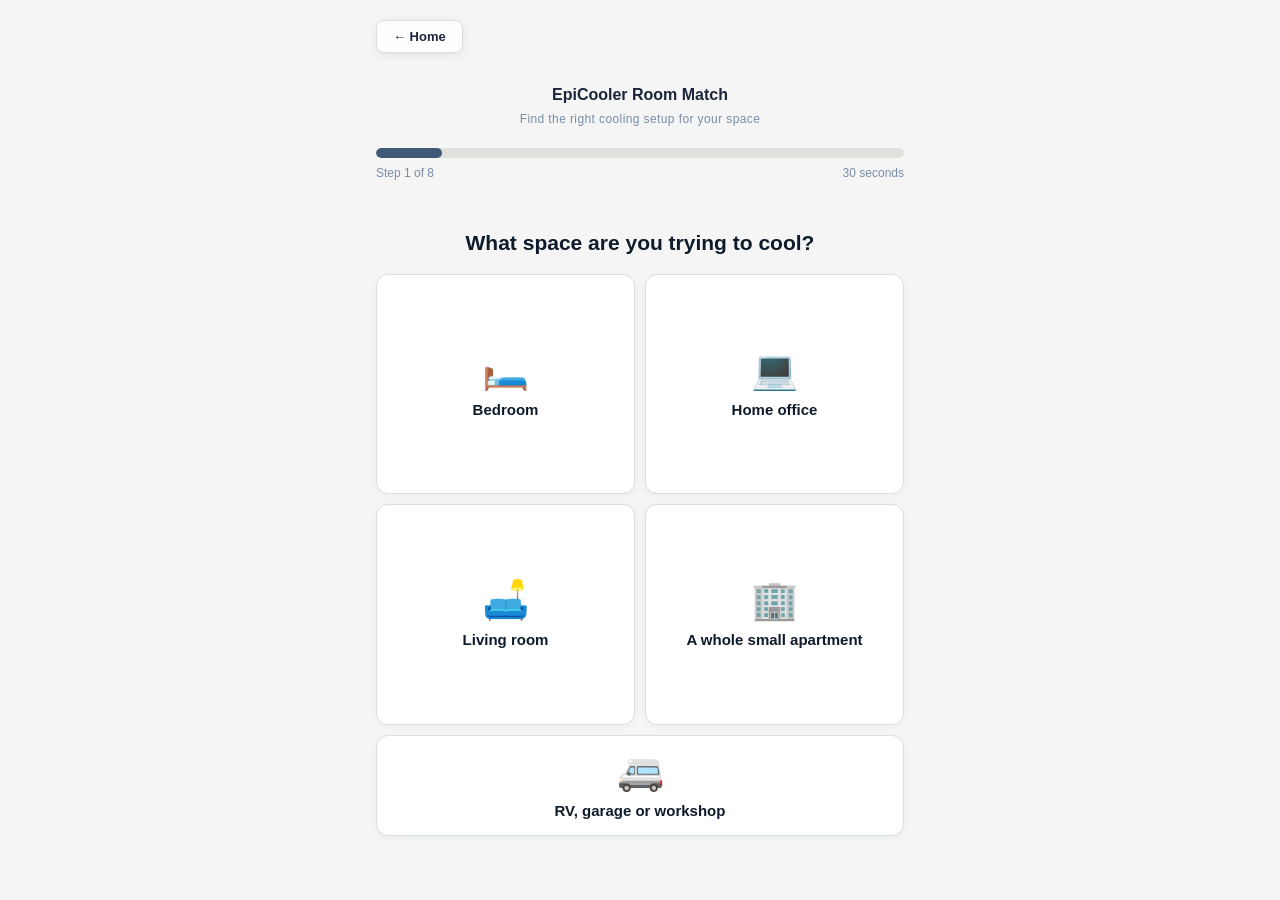
==== commit 401c2475: "Enhance quiz navigation and availability indicators. Updated quiz page with a new navigation bar for" ====
--- a/quiz.html
+++ b/quiz.html
@@ -14,18 +14,29 @@
       role="region"
       aria-label="EpiCooler room match quiz"
     >
-      <button class="qback" onclick="closeQuizModal()" aria-label="Back">
-        Home
-      </button>
       <div class="quiz-shell">
+        <nav class="quiz-nav" aria-label="Quiz navigation">
+          <button
+            class="qnav-btn"
+            type="button"
+            onclick="closeQuizModal()"
+            aria-label="Back to home"
+          >
+            ← Home
+          </button>
+          <button
+            class="qnav-btn qnav-prev"
+            id="qPrevBtn"
+            type="button"
+            onclick="qPrev()"
+            aria-label="Previous question"
+          >
+            ← Previous Question
+          </button>
+        </nav>
         <div class="quiz-top">
           <div class="qlogo">EpiCooler Room Match</div>
           <div class="qtag">Find the right cooling setup for your space</div>
-          <div class="prevbut-holder">
-            <button class="qprev" onclick="qPrev()" aria-label="Previous">
-              ← Previous Question
-            </button>
-          </div>
         </div>
 
         <div class="qprogress-track">
@@ -543,6 +554,12 @@
             : "Step " + shown + " of " + visibleTotal;
         if (i === RESULT_DOM_INDEX) {
           qRenderResults();
+        }
+        const prevBtn = document.getElementById("qPrevBtn");
+        if (prevBtn) {
+          const hidePrev =
+            i === 0 || i === LOADER_INDEX || i === RESULT_DOM_INDEX;
+          prevBtn.hidden = hidePrev;
         }
         window.scrollTo(0, 0);
       }
--- a/quizstyle.css
+++ b/quizstyle.css
@@ -45,49 +45,6 @@
 }
 .notice b {
   color: #778da9;
-}
-
-/* Previous Button */
-.prevbut-holder {
-    position: fixed;
-    left: 16px;
-    bottom: 16px;
-    z-index: 10000;
-}
-.qprev {
-
-    background: rgba(255, 255, 255, 0.95);
-    border: 1px solid var(--line);
-    border-radius: 8px;
-    padding: 8px 16px;
-    font-size: 13px;
-    font-weight: 600;
-    color: var(--dark-color);
-    cursor: pointer;
-    z-index: 10001;
-    box-shadow: 0 2px 8px rgba(0, 0, 0, 0.08);
-    transition: all 0.2s ease;
-    display: none;
-}
-
-.qprev:hover {
-    background: #fff;
-    box-shadow: 0 4px 14px rgba(0, 0, 0, 0.12);
-    transform: translateY(-1px);
-}
-
-.qprev:active {
-    transform: translateY(0);
-}
-
-/* Show previous button on all steps except first, loader, and result */
-#quiz-page.active .qprev {
-    display: block;
-}
-
-/* Hide previous button on specific steps using JavaScript */
-.qprev.hidden {
-    display: none !important;
 }
 
 .sale-banner {
@@ -942,10 +899,50 @@
 #quiz-page.active {
   display: block;
 }
+.quiz-nav {
+  position: sticky;
+  top: 0;
+  z-index: 10001;
+  display: flex;
+  align-items: center;
+  justify-content: flex-start;
+  flex-wrap: wrap;
+  gap: 10px;
+  padding: 8px 0 12px;
+  margin-bottom: 4px;
+  background: #f5f5f5;
+}
+.qnav-btn {
+  display: inline-flex;
+  align-items: center;
+  background: rgba(255, 255, 255, 0.95);
+  border: 1px solid var(--line);
+  border-radius: 8px;
+  padding: 8px 16px;
+  font-size: 13px;
+  font-weight: 600;
+  color: var(--text);
+  cursor: pointer;
+  box-shadow: 0 2px 8px rgba(0, 0, 0, 0.08);
+  transition: all 0.2s ease;
+  white-space: nowrap;
+  flex: 0 1 auto;
+}
+.qnav-btn:hover {
+  background: #fff;
+  box-shadow: 0 4px 14px rgba(0, 0, 0, 0.12);
+  transform: translateY(-1px);
+}
+.qnav-btn:active {
+  transform: translateY(0);
+}
+.qnav-prev[hidden] {
+  display: none !important;
+}
 .quiz-shell {
   max-width: 560px;
   margin: 0 auto;
-padding: 12px 16px 40px;
+  padding: 12px 16px 40px;
 }
 .quiz-top {
   text-align: center;
@@ -983,22 +980,6 @@
   color: var(--muted);
   margin-bottom: 18px;
 }
-.qback {
-  position: fixed;
-  top: 14px;
-  left: 14px;
-  background: none;
-  border: none;
-  font-size: 24px;
-  color: #415a77;
-  cursor: pointer;
-  z-index: 10001;
-  display: none;
-}
-#quiz-page.active .qback {
-  display: block;
-}
-
 .qstep {
   display: none;
   animation: qfade 0.4s ease;
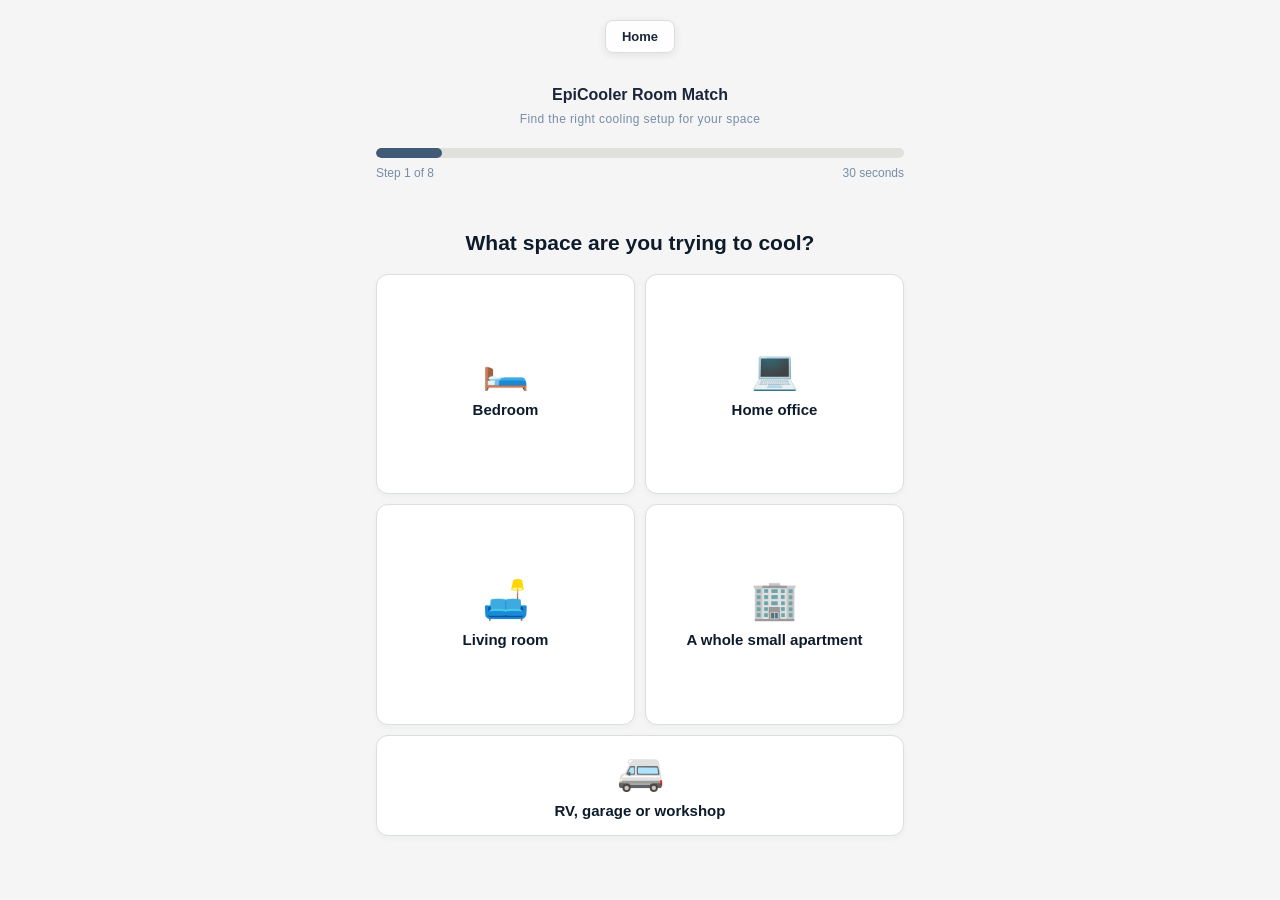
==== commit 5298f152: "border radius removal" ====
--- a/quiz.html
+++ b/quiz.html
@@ -22,7 +22,7 @@
             onclick="closeQuizModal()"
             aria-label="Back to home"
           >
-            ← Home
+            Home
           </button>
           <button
             class="qnav-btn qnav-prev"
@@ -31,7 +31,7 @@
             onclick="qPrev()"
             aria-label="Previous question"
           >
-            ← Previous Question
+            Previous Question
           </button>
         </nav>
         <div class="quiz-top">
--- a/quizstyle.css
+++ b/quizstyle.css
@@ -905,7 +905,7 @@
   z-index: 10001;
   display: flex;
   align-items: center;
-  justify-content: flex-start;
+  justify-content: space-evenly;
   flex-wrap: wrap;
   gap: 10px;
   padding: 8px 0 12px;
@@ -1092,7 +1092,7 @@
 }
 .qtemp-value {
   text-align: center;
-  font-size: 44px;
+  font-size: 28px;
   line-height: 1;
   font-weight: 800;
   color: var(--brand);
@@ -1174,7 +1174,6 @@
 .qbanner {
   background: #fff;
   border: 1px solid var(--line);
-  border-radius: 14px;
   overflow: hidden;
   box-shadow: var(--shadow);
   margin-bottom: 18px;
@@ -1196,9 +1195,8 @@
   color: var(--brand-dark);
 }
 .qedu {
-  background: #e0e1dd;
+  background: #edeeec;
   border-left: 4px solid var(--brand);
-  border-radius: 0 10px 10px 0;
   padding: 16px;
   text-align: left;
   margin-bottom: 8px;
